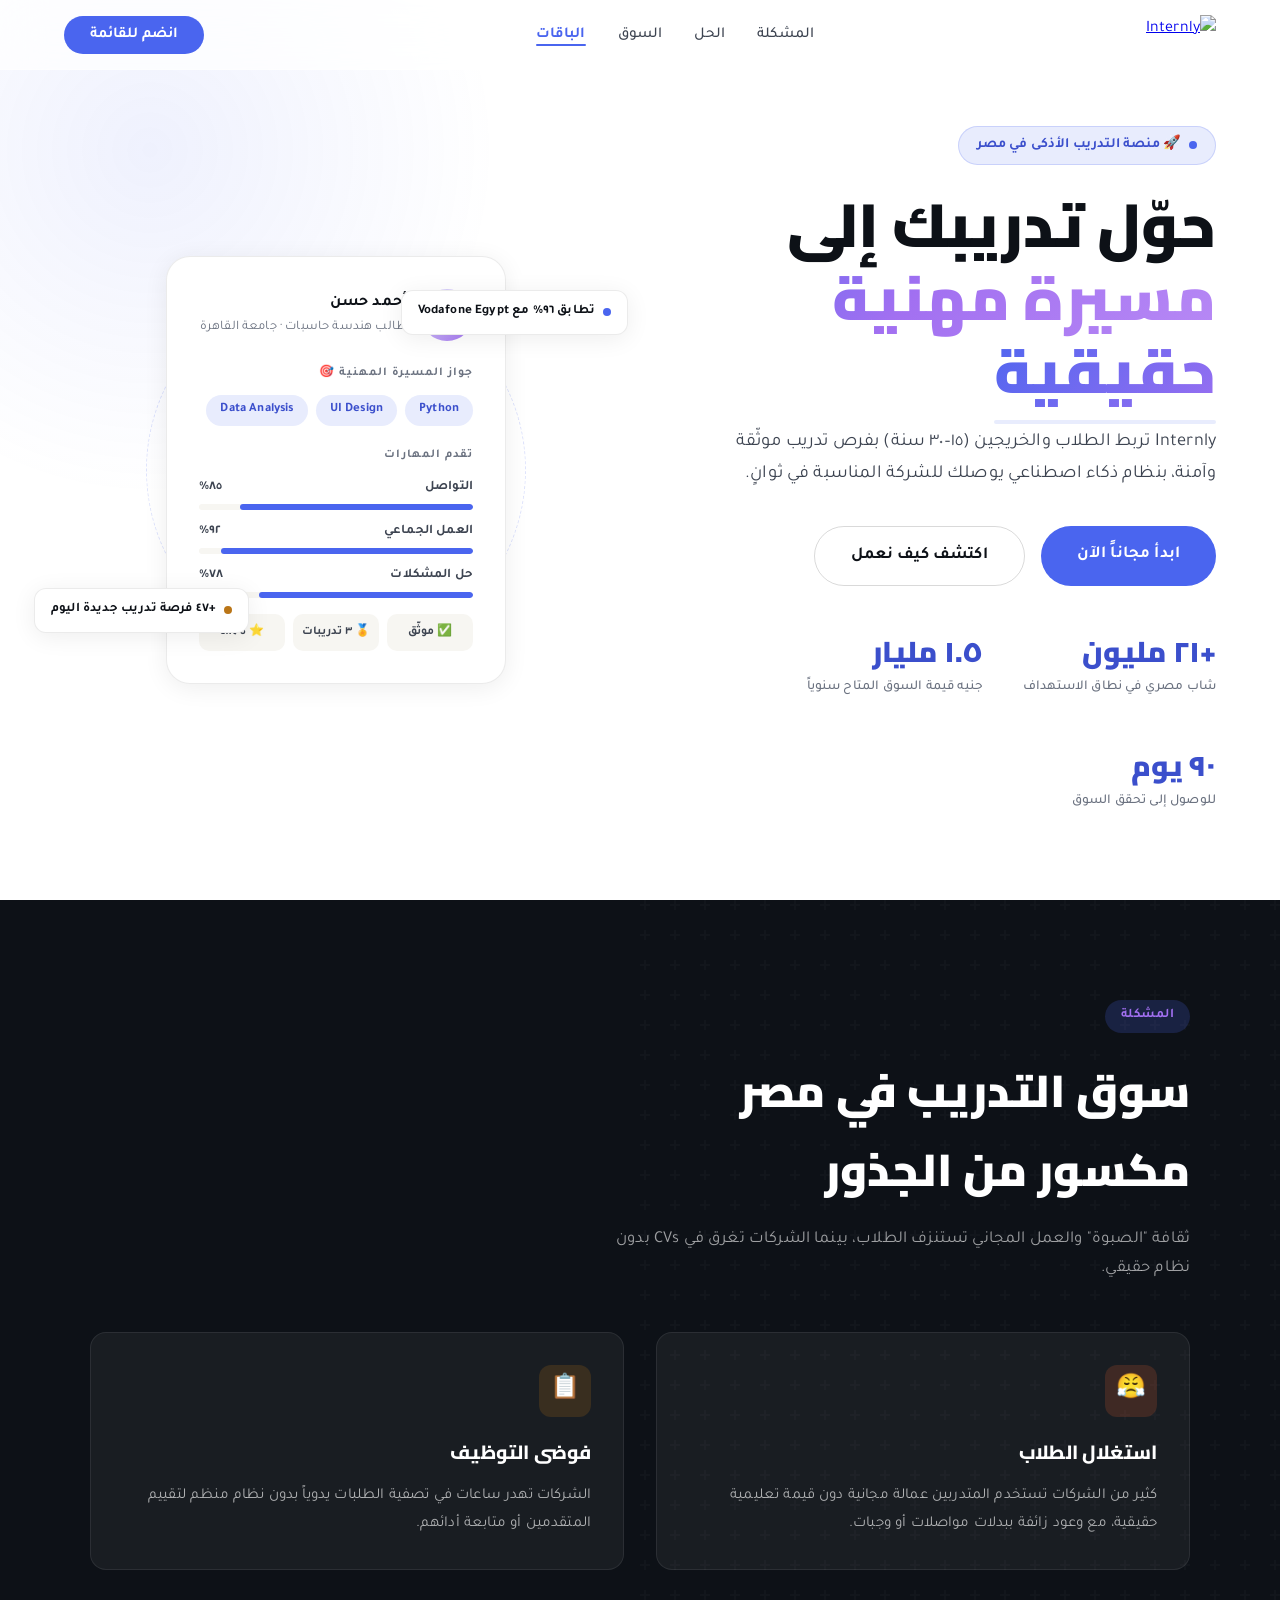
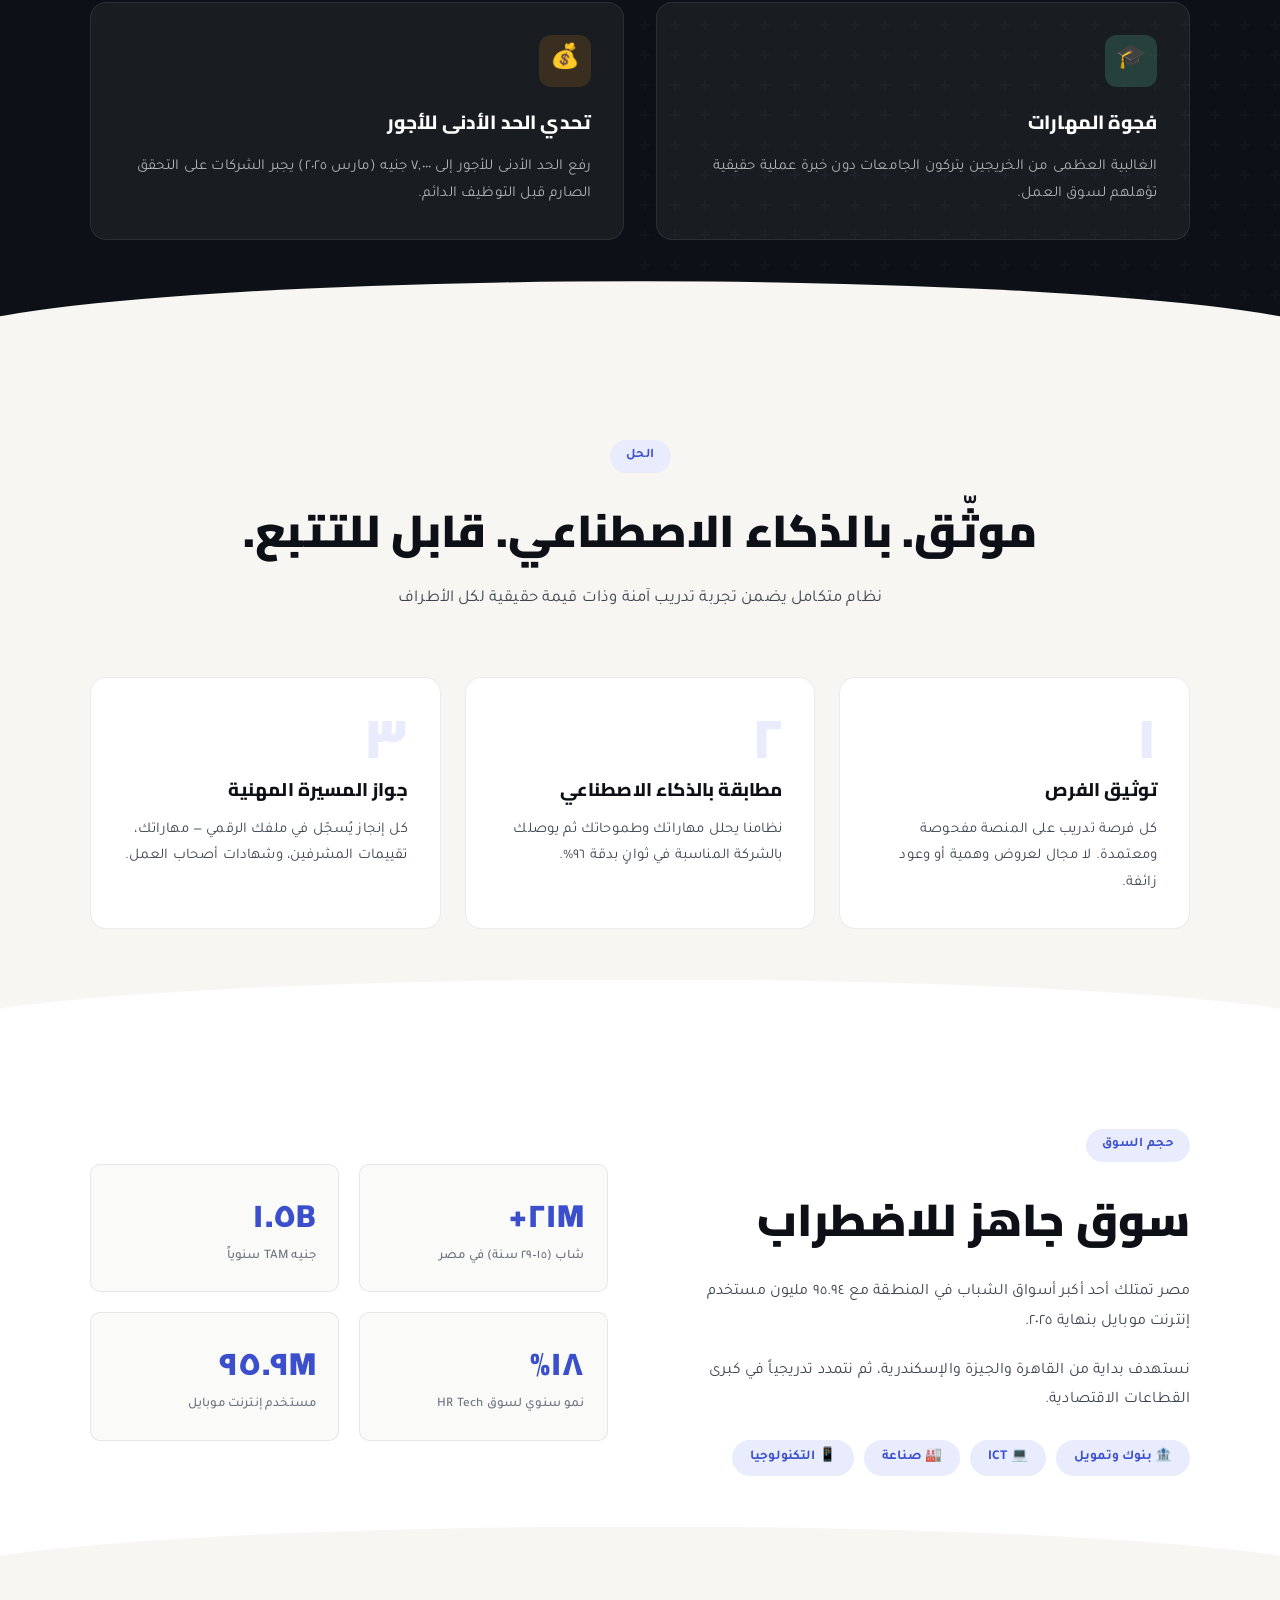
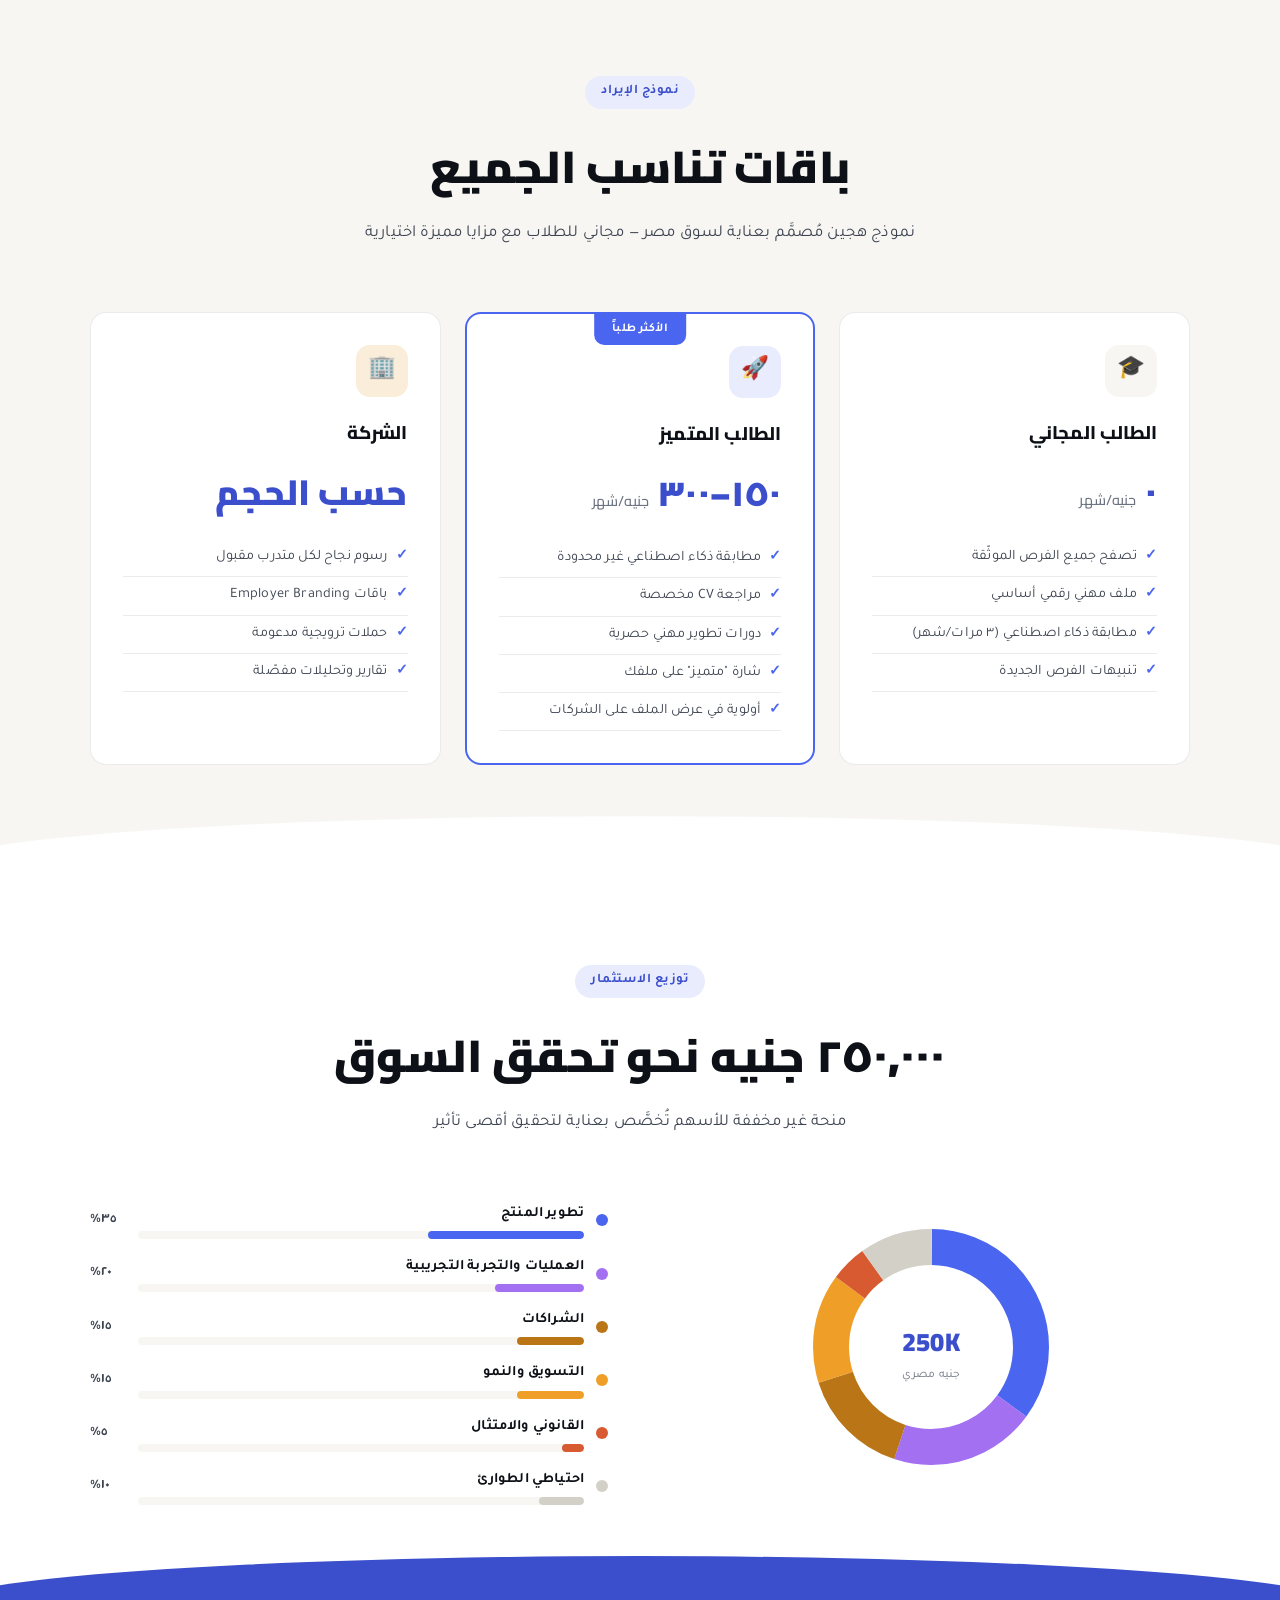
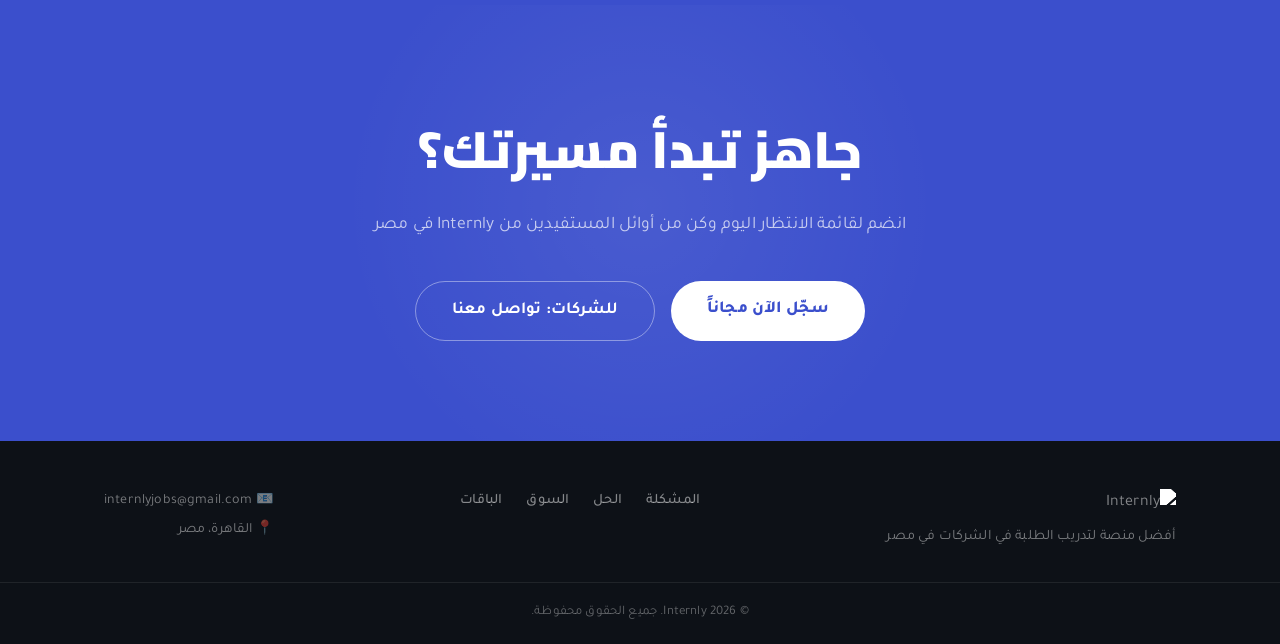
==== index.html @ 7ab5a82e "Add files via upload" ====
<!DOCTYPE html>
<html lang="ar" dir="rtl">
<head>
<meta charset="UTF-8">
<meta name="viewport" content="width=device-width, initial-scale=1.0">
<title>Internly – ابدأ مسيرتك المهنية</title>
<meta name="description" content="Internly - منصة التدريب الأذكى في مصر. نربط الطلاب والخريجين بفرص تدريب موثّقة وآمنة بالذكاء الاصطناعي.">
<meta name="keywords" content="تدريب, فرص عمل, طلاب, خريجين, مصر, ذكاء اصطناعي, Internly">
<meta property="og:title" content="Internly – ابدأ مسيرتك المهنية">
<meta property="og:description" content="منصة التدريب الأذكى في مصر - نربط الطلاب بفرص تدريب موثّقة وآمنة">
<meta property="og:type" content="website">
<meta name="theme-color" content="#4a65ef">
<link rel="preconnect" href="https://fonts.googleapis.com">
<link href="https://fonts.googleapis.com/css2?family=Cairo:wght@300;400;600;700;900&family=Tajawal:wght@300;400;500;700;800&display=swap" rel="stylesheet">
<link rel="stylesheet" href="css/styles.css">
</head>
<body>

<!-- LOADING SCREEN -->
<div class="loader-screen" id="loader">
  <div class="loader-logo"><img src="assets/logo.png" alt="Internly"></div>
</div>

<!-- ANTIGRAVITY PARTICLE LAYER (behind everything) -->
<div id="particles" aria-hidden="true"></div>

<!-- ═══════════════════════════════════
     NAVIGATION
════════════════════════════════════ -->
<nav>
  <div class="nav-logo"><a href="#"><img src="assets/logo.png" alt="Internly"></a></div>
  <ul class="nav-links" id="navLinks">
    <li><a href="#problem">المشكلة</a></li>
    <li><a href="#solution">الحل</a></li>
    <li><a href="#market">السوق</a></li>
    <li><a href="#plans">الباقات</a></li>
  </ul>
  <button class="nav-cta" id="navCta">انضم للقائمة</button>
  <button class="hamburger" id="hamburger" aria-label="القائمة">
    <span></span><span></span><span></span>
  </button>
</nav>

<!-- ═══════════════════════════════════
     HERO
════════════════════════════════════ -->
<section class="hero">
  <div class="hero-content">
    <div class="hero-badge">🚀 منصة التدريب الأذكى في مصر</div>
    <h1 class="hero-title">
      حوّل تدريبك إلى<br>
      <span class="highlight">مسيرة مهنية حقيقية</span>
    </h1>
    <p class="hero-desc">
      Internly تربط الطلاب والخريجين (١٥–٣٠ سنة) بفرص تدريب موثّقة وآمنة،
      بنظام ذكاء اصطناعي يوصلك للشركة المناسبة في ثوانٍ.
    </p>
    <div class="hero-actions">
      <a href="#" class="btn-primary" id="heroCta">ابدأ مجاناً الآن</a>
      <a href="#solution" class="btn-outline" id="heroDiscover">اكتشف كيف نعمل</a>
    </div>
    <div class="hero-stats">
      <div>
        <div class="hero-stat-num">+٢١ مليون</div>
        <div class="hero-stat-label">شاب مصري في نطاق الاستهداف</div>
      </div>
      <div>
        <div class="hero-stat-num">١.٥ مليار</div>
        <div class="hero-stat-label">جنيه قيمة السوق المتاح سنوياً</div>
      </div>
      <div>
        <div class="hero-stat-num">٩٠ يوم</div>
        <div class="hero-stat-label">للوصول إلى تحقق السوق</div>
      </div>
    </div>
  </div>

  <!-- Floating profile card with antigravity orbit -->
  <div class="hero-visual">
    <div class="passport-card">
      <div class="passport-header">
        <div class="passport-avatar">أح</div>
        <div>
          <div class="passport-name">أحمد حسن</div>
          <div class="passport-role">طالب هندسة حاسبات · جامعة القاهرة</div>
        </div>
      </div>

      <div class="passport-label">جواز المسيرة المهنية 🎯</div>
      <div class="skills-row">
        <div class="skill-tag">Python</div>
        <div class="skill-tag">UI Design</div>
        <div class="skill-tag">Data Analysis</div>
      </div>

      <div class="passport-label">تقدم المهارات</div>
      <div class="progress-item">
        <div class="progress-label"><span>التواصل</span><span>٨٥%</span></div>
        <div class="progress-bar"><div class="progress-fill" style="width:85%"></div></div>
      </div>
      <div class="progress-item">
        <div class="progress-label"><span>العمل الجماعي</span><span>٩٢%</span></div>
        <div class="progress-bar"><div class="progress-fill" style="width:92%"></div></div>
      </div>
      <div class="progress-item">
        <div class="progress-label"><span>حل المشكلات</span><span>٧٨%</span></div>
        <div class="progress-bar"><div class="progress-fill" style="width:78%"></div></div>
      </div>

      <div class="passport-badge-row">
        <div class="passport-badge">✅ موثّق</div>
        <div class="passport-badge">🏅 ٣ تدريبات</div>
        <div class="passport-badge">⭐ ٤.٨/٥</div>
      </div>
    </div>

    <!-- Floating notification chips -->
    <div class="chip chip-1">
      <div class="chip-dot chip-green"></div>
      <span>تطابق ٩٦% مع Vodafone Egypt</span>
    </div>
    <div class="chip chip-2">
      <div class="chip-dot chip-gold"></div>
      <span>+٤٧ فرصة تدريب جديدة اليوم</span>
    </div>
  </div>
</section>

<!-- ═══════════════════════════════════
     PROBLEM
════════════════════════════════════ -->
<section class="problem" id="problem">
  <div style="max-width:1100px; margin:0 auto;">
    <span class="section-tag">المشكلة</span>
    <h2 style="font-family:'Cairo',sans-serif; font-size:clamp(1.8rem,3.5vw,2.8rem); font-weight:900; color:white; margin-bottom:1rem;">
      سوق التدريب في مصر<br>مكسور من الجذور
    </h2>
    <p style="color:rgba(255,255,255,0.6); font-size:1.05rem; max-width:600px;">
      ثقافة "الصبوة" والعمل المجاني تستنزف الطلاب، بينما الشركات تغرق في CVs بدون نظام حقيقي.
    </p>

    <div class="problem-grid">
      <div class="problem-card fade-in">
        <div class="problem-icon icon-coral">😤</div>
        <h3>استغلال الطلاب</h3>
        <p>كثير من الشركات تستخدم المتدربين عمالة مجانية دون قيمة تعليمية حقيقية، مع وعود زائفة ببدلات مواصلات أو وجبات.</p>
      </div>
      <div class="problem-card fade-in">
        <div class="problem-icon icon-gold">📋</div>
        <h3>فوضى التوظيف</h3>
        <p>الشركات تهدر ساعات في تصفية الطلبات يدوياً بدون نظام منظم لتقييم المتقدمين أو متابعة أدائهم.</p>
      </div>
      <div class="problem-card fade-in">
        <div class="problem-icon" style="background:rgba(93,202,165,0.2);">🎓</div>
        <h3>فجوة المهارات</h3>
        <p>الغالبية العظمى من الخريجين يتركون الجامعات دون خبرة عملية حقيقية تؤهلهم لسوق العمل.</p>
      </div>
      <div class="problem-card fade-in">
        <div class="problem-icon" style="background:rgba(186,117,23,0.2);">💰</div>
        <h3>تحدي الحد الأدنى للأجور</h3>
        <p>رفع الحد الأدنى للأجور إلى ٧,٠٠٠ جنيه (مارس ٢٠٢٥) يجبر الشركات على التحقق الصارم قبل التوظيف الدائم.</p>
      </div>
    </div>
  </div>
</section>

<!-- ═══════════════════════════════════
     SOLUTION
════════════════════════════════════ -->
<section class="solution" id="solution">
  <div style="max-width:1100px; margin:0 auto;">
    <div class="section-header">
      <span class="section-tag" style="background:var(--accent-pale);color:var(--accent-deep);">الحل</span>
      <h2 class="section-title">موثّق. بالذكاء الاصطناعي. قابل للتتبع.</h2>
      <p class="section-sub">نظام متكامل يضمن تجربة تدريب آمنة وذات قيمة حقيقية لكل الأطراف</p>
    </div>

    <div class="steps-grid">
      <div class="step-card fade-in">
        <div class="step-num">١</div>
        <h3>توثيق الفرص</h3>
        <p>كل فرصة تدريب على المنصة مفحوصة ومعتمدة. لا مجال لعروض وهمية أو وعود زائفة.</p>
      </div>
      <div class="step-card fade-in">
        <div class="step-num">٢</div>
        <h3>مطابقة بالذكاء الاصطناعي</h3>
        <p>نظامنا يحلل مهاراتك وطموحاتك ثم يوصلك بالشركة المناسبة في ثوانٍ بدقة ٩٦%.</p>
      </div>
      <div class="step-card fade-in">
        <div class="step-num">٣</div>
        <h3>جواز المسيرة المهنية</h3>
        <p>كل إنجاز يُسجّل في ملفك الرقمي — مهاراتك، تقييمات المشرفين، وشهادات أصحاب العمل.</p>
      </div>
    </div>
  </div>
</section>

<!-- ═══════════════════════════════════
     MARKET
════════════════════════════════════ -->
<section class="market" id="market">
  <div style="max-width:1100px; margin:0 auto;">
    <div class="market-grid">
      <div class="market-text fade-in">
        <span class="section-tag" style="background:var(--accent-pale);color:var(--accent-deep);">حجم السوق</span>
        <h2 class="section-title" style="text-align:right; margin-bottom:0.5rem;">سوق جاهز للاضطراب</h2>
        <p>مصر تمتلك أحد أكبر أسواق الشباب في المنطقة مع ٩٥.٩٤ مليون مستخدم إنترنت موبايل بنهاية ٢٠٢٥.</p>
        <p>نستهدف بداية من القاهرة والجيزة والإسكندرية، ثم نتمدد تدريجياً في كبرى القطاعات الاقتصادية.</p>
        <div class="tag-row">
          <div class="tag-pill">🏦 بنوك وتمويل</div>
          <div class="tag-pill">💻 ICT</div>
          <div class="tag-pill">🏭 صناعة</div>
          <div class="tag-pill">📱 التكنولوجيا</div>
        </div>
      </div>

      <div class="market-stats fade-in">
        <div class="mstat">
          <div class="mstat-num">٢١M+</div>
          <div class="mstat-label">شاب (١٥–٢٩ سنة) في مصر</div>
        </div>
        <div class="mstat">
          <div class="mstat-num">١.٥B</div>
          <div class="mstat-label">جنيه TAM سنوياً</div>
        </div>
        <div class="mstat">
          <div class="mstat-num">١٨%</div>
          <div class="mstat-label">نمو سنوي لسوق HR Tech</div>
        </div>
        <div class="mstat">
          <div class="mstat-num">٩٥.٩M</div>
          <div class="mstat-label">مستخدم إنترنت موبايل</div>
        </div>
      </div>
    </div>
  </div>
</section>

<!-- ═══════════════════════════════════
     PLANS
════════════════════════════════════ -->
<section class="revenue" id="plans">
  <div style="max-width:1100px; margin:0 auto;">
    <div class="section-header">
      <span class="section-tag" style="background:var(--accent-pale);color:var(--accent-deep);">نموذج الإيراد</span>
      <h2 class="section-title">باقات تناسب الجميع</h2>
      <p class="section-sub">نموذج هجين مُصمَّم بعناية لسوق مصر — مجاني للطلاب مع مزايا مميزة اختيارية</p>
    </div>

    <div class="plans-grid">
      <div class="plan-card fade-in">
        <div class="plan-icon-wrap" style="background:var(--surface-alt); font-size:1.4rem;">🎓</div>
        <div class="plan-title">الطالب المجاني</div>
        <div class="plan-price">٠ <span>جنيه/شهر</span></div>
        <ul class="plan-features">
          <li>تصفح جميع الفرص الموثّقة</li>
          <li>ملف مهني رقمي أساسي</li>
          <li>مطابقة ذكاء اصطناعي (٣ مرات/شهر)</li>
          <li>تنبيهات الفرص الجديدة</li>
        </ul>
      </div>

      <div class="plan-card featured fade-in">
        <div class="plan-icon-wrap" style="background:var(--accent-pale); font-size:1.4rem;">🚀</div>
        <div class="plan-title">الطالب المتميز</div>
        <div class="plan-price">١٥٠–٣٠٠ <span>جنيه/شهر</span></div>
        <ul class="plan-features">
          <li>مطابقة ذكاء اصطناعي غير محدودة</li>
          <li>مراجعة CV مخصصة</li>
          <li>دورات تطوير مهني حصرية</li>
          <li>شارة "متميز" على ملفك</li>
          <li>أولوية في عرض الملف على الشركات</li>
        </ul>
      </div>

      <div class="plan-card fade-in">
        <div class="plan-icon-wrap" style="background:var(--gold-pale); font-size:1.4rem;">🏢</div>
        <div class="plan-title">الشركة</div>
        <div class="plan-price">حسب الحجم <span></span></div>
        <ul class="plan-features">
          <li>رسوم نجاح لكل متدرب مقبول</li>
          <li>باقات Employer Branding</li>
          <li>حملات ترويجية مدعومة</li>
          <li>تقارير وتحليلات مفصّلة</li>
        </ul>
      </div>
    </div>
  </div>
</section>

<!-- ═══════════════════════════════════
     ALLOCATION
════════════════════════════════════ -->
<section class="allocation">
  <div style="max-width:1100px; margin:0 auto;">
    <div class="section-header">
      <span class="section-tag" style="background:var(--accent-pale);color:var(--accent-deep);">توزيع الاستثمار</span>
      <h2 class="section-title">٢٥٠,٠٠٠ جنيه نحو تحقق السوق</h2>
      <p class="section-sub">منحة غير مخففة للأسهم تُخصَّص بعناية لتحقيق أقصى تأثير</p>
    </div>

    <div class="alloc-grid">
      <div class="donut-wrap">
        <div class="donut-chart">
          <svg width="260" height="260" viewBox="0 0 260 260" aria-hidden="true">
            <circle cx="130" cy="130" r="100" fill="none" stroke="#F7F6F2" stroke-width="36"/>
            <!-- 2π×100 ≈ 628.3 total circumference -->
            <!-- Product 35%=219.9 | Ops 20%=125.7 | Partners 15%=94.2 | Mkt 15%=94.2 | Legal 5%=31.4 | Buffer 10%=62.8 -->
            <circle cx="130" cy="130" r="100" fill="none" stroke="#4a65ef" stroke-width="36"
              stroke-dasharray="219.9 408.4" stroke-dashoffset="157"/>
            <circle cx="130" cy="130" r="100" fill="none" stroke="#a270f1" stroke-width="36"
              stroke-dasharray="125.7 502.6" stroke-dashoffset="-62.9"/>
            <circle cx="130" cy="130" r="100" fill="none" stroke="#BA7517" stroke-width="36"
              stroke-dasharray="94.2 534.1" stroke-dashoffset="-188.6"/>
            <circle cx="130" cy="130" r="100" fill="none" stroke="#EF9F27" stroke-width="36"
              stroke-dasharray="94.2 534.1" stroke-dashoffset="-282.8"/>
            <circle cx="130" cy="130" r="100" fill="none" stroke="#D85A30" stroke-width="36"
              stroke-dasharray="31.4 596.9" stroke-dashoffset="-377"/>
            <circle cx="130" cy="130" r="100" fill="none" stroke="#D3D1C7" stroke-width="36"
              stroke-dasharray="62.8 565.5" stroke-dashoffset="-408.4"/>
            <circle cx="130" cy="130" r="70" fill="white"/>
          </svg>
          <div class="donut-center">
            <div class="donut-center-num">250K</div>
            <div class="donut-center-label">جنيه مصري</div>
          </div>
        </div>
      </div>

      <div class="alloc-items">
        <div class="alloc-item fade-in">
          <div class="alloc-dot" style="background:#4a65ef;"></div>
          <div class="alloc-bar-wrap">
            <div class="alloc-label">تطوير المنتج</div>
            <div class="alloc-bar-bg"><div class="alloc-bar-fill" style="width:35%;background:#4a65ef;"></div></div>
          </div>
          <div class="alloc-pct">٣٥%</div>
        </div>
        <div class="alloc-item fade-in">
          <div class="alloc-dot" style="background:#a270f1;"></div>
          <div class="alloc-bar-wrap">
            <div class="alloc-label">العمليات والتجربة التجريبية</div>
            <div class="alloc-bar-bg"><div class="alloc-bar-fill" style="width:20%;background:#a270f1;"></div></div>
          </div>
          <div class="alloc-pct">٢٠%</div>
        </div>
        <div class="alloc-item fade-in">
          <div class="alloc-dot" style="background:#BA7517;"></div>
          <div class="alloc-bar-wrap">
            <div class="alloc-label">الشراكات</div>
            <div class="alloc-bar-bg"><div class="alloc-bar-fill" style="width:15%;background:#BA7517;"></div></div>
          </div>
          <div class="alloc-pct">١٥%</div>
        </div>
        <div class="alloc-item fade-in">
          <div class="alloc-dot" style="background:#EF9F27;"></div>
          <div class="alloc-bar-wrap">
            <div class="alloc-label">التسويق والنمو</div>
            <div class="alloc-bar-bg"><div class="alloc-bar-fill" style="width:15%;background:#EF9F27;"></div></div>
          </div>
          <div class="alloc-pct">١٥%</div>
        </div>
        <div class="alloc-item fade-in">
          <div class="alloc-dot" style="background:#D85A30;"></div>
          <div class="alloc-bar-wrap">
            <div class="alloc-label">القانوني والامتثال</div>
            <div class="alloc-bar-bg"><div class="alloc-bar-fill" style="width:5%;background:#D85A30;"></div></div>
          </div>
          <div class="alloc-pct">٥%</div>
        </div>
        <div class="alloc-item fade-in">
          <div class="alloc-dot" style="background:#D3D1C7;"></div>
          <div class="alloc-bar-wrap">
            <div class="alloc-label">احتياطي الطوارئ</div>
            <div class="alloc-bar-bg"><div class="alloc-bar-fill" style="width:10%;background:#D3D1C7;"></div></div>
          </div>
          <div class="alloc-pct">١٠%</div>
        </div>
      </div>
    </div>
  </div>
</section>

<!-- ═══════════════════════════════════
     CTA
════════════════════════════════════ -->
<section class="cta-section">
  <div style="position:relative; z-index:1;">
    <h2 class="cta-title">جاهز تبدأ مسيرتك؟</h2>
    <p class="cta-sub">انضم لقائمة الانتظار اليوم وكن من أوائل المستفيدين من Internly في مصر</p>
    <div class="cta-btns">
      <a href="#" class="btn-white" id="ctaRegister">سجّل الآن مجاناً</a>
      <a href="#" class="btn-ghost" id="ctaCompany">للشركات: تواصل معنا</a>
    </div>
  </div>
</section>

<!-- ═══════════════════════════════════
     FOOTER
════════════════════════════════════ -->
<footer>
  <div class="footer-content">
    <div class="footer-brand">
      <div class="footer-logo"><img src="assets/logo.png" alt="Internly"></div>
      <p class="footer-tagline">أفضل منصة لتدريب الطلبة في الشركات في مصر</p>
    </div>
    <div class="footer-links">
      <a href="#problem">المشكلة</a>
      <a href="#solution">الحل</a>
      <a href="#market">السوق</a>
      <a href="#plans">الباقات</a>
    </div>
    <div class="footer-contact">
      <p>📧 internlyjobs@gmail.com</p>
      <p>📍 القاهرة، مصر</p>
    </div>
  </div>
  <div class="footer-bottom">
    <p>© 2026 Internly. جميع الحقوق محفوظة.</p>
  </div>
</footer>

<!-- WAITLIST MODAL -->
<div class="modal-overlay" id="modalOverlay">
  <div class="modal">
    <button class="modal-close" id="modalClose" onclick="closeModal()">&times;</button>
    <div class="modal-icon">🚀</div>
    <h3 class="modal-title">انضم لقائمة الانتظار</h3>
    <p class="modal-desc">كن من أوائل المستفيدين عند إطلاق Internly</p>
    <form id="waitlistForm" class="modal-form">
      <input type="text" class="modal-input" placeholder="الاسم الكامل" required id="nameInput">
      <input type="email" class="modal-input" placeholder="البريد الإلكتروني" required id="emailInput">
      <input type="tel" class="modal-input" placeholder="رقم الهاتف (اختياري)" id="phoneInput">
      <button type="submit" class="modal-btn">سجّل الآن</button>
    </form>
    <div class="modal-success" id="modalSuccess">
      <div class="success-icon">✅</div>
      <h3>تم التسجيل بنجاح!</h3>
      <p>سنتواصل معك قريباً عند الإطلاق</p>
    </div>
  </div>
</div>

<!-- BACK TO TOP -->
<button class="back-to-top" id="backToTop" aria-label="العودة للأعلى">↑</button>

<script src="js/script.js"></script>
</body>
</html>
---- css/styles.css ----
/* ════════════════════════════════════════════════
   Internly — Styles + Antigravity Animation System v2.0
   ════════════════════════════════════════════════ */

*, *::before, *::after { margin: 0; padding: 0; box-sizing: border-box; }

:root {
  --ink: #0D1117;
  --ink-soft: #3D4451;
  --ink-muted: #6B7280;
  --surface: #FFFFFF;
  --surface-alt: #F7F6F2;
  --surface-card: #FAFAF8;
  --accent: #4a65ef;
  --accent-deep: #3b4fcc;
  --accent-pale: #e8ecfd;
  --accent-mid: #a270f1;
  --gold: #BA7517;
  --gold-pale: #FAEEDA;
  --coral: #D85A30;
  --coral-pale: #FAECE7;
  --border: rgba(0,0,0,0.08);
  --border-strong: rgba(0,0,0,0.15);
  --radius: 16px;
  --radius-sm: 10px;
  --shadow: 0 4px 24px rgba(0,0,0,0.07);
  --shadow-hover: 0 12px 40px rgba(74,101,239,0.18);
}

html { scroll-behavior: smooth; }

body {
  font-family: 'Tajawal', 'Cairo', sans-serif;
  background: var(--surface);
  color: var(--ink);
  line-height: 1.75;
  overflow-x: hidden;
  letter-spacing: 0.01em;
}

/* ════════════════════════════════
   LOADING SCREEN
   ════════════════════════════════ */
.loader-screen {
  position: fixed;
  inset: 0;
  z-index: 9999;
  background: var(--surface);
  display: flex;
  align-items: center;
  justify-content: center;
  transition: opacity 0.6s ease, visibility 0.6s ease;
}
.loader-screen.loaded {
  opacity: 0;
  visibility: hidden;
  pointer-events: none;
}
.loader-logo {
  animation: loader-pulse 1.2s ease-in-out infinite;
}
.loader-logo img {
  height: 80px;
  width: auto;
  object-fit: contain;
}

@keyframes loader-pulse {
  0%, 100% { opacity: 1; transform: scale(1); }
  50% { opacity: 0.5; transform: scale(1.05); }
}

/* ════════════════════════════════
   ANTIGRAVITY KEYFRAMES
   ════════════════════════════════ */

/* Core rise — elements ascend from below into view */
@keyframes rise-in {
  0%   { opacity: 0; transform: translateY(60px) scale(0.97); }
  60%  { opacity: 1; }
  100% { opacity: 1; transform: translateY(0) scale(1); }
}

/* Continuous float — gentle levitation loop */
@keyframes float {
  0%, 100% { transform: translateY(0px); }
  50%       { transform: translateY(-18px); }
}
@keyframes float-slow {
  0%, 100% { transform: translateY(0px) rotate(0deg); }
  50%       { transform: translateY(-24px) rotate(1.5deg); }
}
@keyframes float-chip {
  0%, 100% { transform: translateY(0px) translateX(0px); }
  33%       { transform: translateY(-10px) translateX(4px); }
  66%       { transform: translateY(-6px) translateX(-3px); }
}

/* Upward particle drift */
@keyframes drift-up {
  0%   { transform: translateY(0) translateX(0) scale(1);   opacity: 0; }
  10%  { opacity: 0.6; }
  90%  { opacity: 0.4; }
  100% { transform: translateY(-120vh) translateX(30px) scale(0.4); opacity: 0; }
}

/* Pulse dot */
@keyframes pulse {
  0%, 100% { opacity: 1; transform: scale(1); }
  50%       { opacity: 0.45; transform: scale(1.4); }
}

/* Shimmer bar fill */
@keyframes bar-grow {
  from { width: 0 !important; }
}

/* Orbit ring behind hero card */
@keyframes orbit-spin {
  from { transform: rotate(0deg); }
  to   { transform: rotate(360deg); }
}

/* Halo pulse */
@keyframes halo {
  0%, 100% { box-shadow: 0 0 0 0 rgba(74,101,239,0.25); }
  50%       { box-shadow: 0 0 0 22px rgba(74,101,239,0); }
}

/* Modal slide-up */
@keyframes slide-up {
  from { opacity: 0; transform: translateY(40px) scale(0.95); }
  to   { opacity: 1; transform: translateY(0) scale(1); }
}

/* Badge glow */
@keyframes badge-glow {
  0%, 100% { box-shadow: 0 0 0 0 rgba(74,101,239,0.15); }
  50%       { box-shadow: 0 0 20px 4px rgba(74,101,239,0.1); }
}

/* Back to top bounce */
@keyframes bounce-subtle {
  0%, 100% { transform: translateY(0); }
  50% { transform: translateY(-4px); }
}

/* Stagger children fade */
.stagger > *:nth-child(1) { animation-delay: 0.05s; }
.stagger > *:nth-child(2) { animation-delay: 0.15s; }
.stagger > *:nth-child(3) { animation-delay: 0.25s; }
.stagger > *:nth-child(4) { animation-delay: 0.35s; }
.stagger > *:nth-child(5) { animation-delay: 0.45s; }
.stagger > *:nth-child(6) { animation-delay: 0.55s; }

/* ════════════════════════════════
   SCROLL-TRIGGERED FADE (rise from below)
   ════════════════════════════════ */
.fade-in {
  opacity: 0;
  transform: translateY(52px);
  transition: opacity 0.75s cubic-bezier(0.22,1,0.36,1),
              transform 0.75s cubic-bezier(0.22,1,0.36,1);
}
.fade-in.visible {
  opacity: 1;
  transform: translateY(0);
}
.fade-in:nth-child(1) { transition-delay: 0s; }
.fade-in:nth-child(2) { transition-delay: 0.12s; }
.fade-in:nth-child(3) { transition-delay: 0.24s; }
.fade-in:nth-child(4) { transition-delay: 0.36s; }

/* ════════════════════════════════
   FLOATING PARTICLES (antigravity bg)
   ════════════════════════════════ */
#particles {
  position: fixed;
  inset: 0;
  pointer-events: none;
  z-index: 0;
  overflow: hidden;
}
.particle {
  position: absolute;
  bottom: -20px;
  border-radius: 50%;
  background: var(--accent-pale);
  animation: drift-up linear infinite;
}

/* ════════════════════════════════
   NAVIGATION — Glassmorphism Premium
   ════════════════════════════════ */
nav {
  position: fixed; top: 0; width: 100%; z-index: 100;
  background: rgba(255,255,255,0.75);
  backdrop-filter: blur(20px) saturate(180%);
  -webkit-backdrop-filter: blur(20px) saturate(180%);
  border-bottom: 1px solid rgba(255,255,255,0.3);
  padding: 0 5%;
  display: flex; align-items: center; justify-content: space-between;
  height: 70px;
  transition: background 0.3s ease, box-shadow 0.3s ease, border-color 0.3s ease;
}
nav.scrolled {
  background: rgba(255,255,255,0.92);
  border-bottom-color: var(--border);
}
.nav-logo {
  display: flex;
  align-items: center;
}
.nav-logo a {
  display: flex;
  align-items: center;
}
.nav-logo img {
  height: 40px;
  width: auto;
  object-fit: contain;
}
.nav-links { display: flex; gap: 2rem; list-style: none; }
.nav-links a {
  font-size: 0.95rem; font-weight: 500;
  color: var(--ink-soft); text-decoration: none;
  transition: color 0.2s;
  position: relative;
  padding-bottom: 4px;
}
.nav-links a::after {
  content: '';
  position: absolute;
  bottom: 0;
  right: 0;
  width: 0;
  height: 2px;
  background: var(--accent);
  border-radius: 2px;
  transition: width 0.3s ease;
}
.nav-links a:hover { color: var(--accent); }
.nav-links a:hover::after,
.nav-links a.active::after {
  width: 100%;
}
.nav-links a.active {
  color: var(--accent);
  font-weight: 700;
}
.nav-cta {
  background: var(--accent); color: white;
  border: none; border-radius: 40px;
  padding: 10px 26px; font-size: 0.95rem; font-weight: 700;
  font-family: 'Tajawal', sans-serif;
  cursor: pointer; transition: background 0.2s, transform 0.15s, box-shadow 0.2s;
}
.nav-cta:hover {
  background: var(--accent-deep);
  transform: translateY(-2px);
  box-shadow: 0 6px 20px rgba(74,101,239,0.25);
}

/* ─── Hamburger Menu ─── */
.hamburger {
  display: none;
  flex-direction: column;
  justify-content: center;
  gap: 5px;
  width: 36px;
  height: 36px;
  background: none;
  border: none;
  cursor: pointer;
  padding: 4px;
  z-index: 110;
}
.hamburger span {
  display: block;
  width: 100%;
  height: 2.5px;
  background: var(--ink);
  border-radius: 3px;
  transition: transform 0.3s ease, opacity 0.3s ease;
  transform-origin: center;
}
.hamburger.active span:nth-child(1) {
  transform: rotate(45deg) translateY(7.5px);
}
.hamburger.active span:nth-child(2) {
  opacity: 0;
}
.hamburger.active span:nth-child(3) {
  transform: rotate(-45deg) translateY(-7.5px);
}

/* ════════════════════════════════
   HERO
   ════════════════════════════════ */
.hero {
  min-height: 100vh;
  padding: 120px 5% 80px;
  display: grid;
  grid-template-columns: 1fr 1fr;
  gap: 4rem;
  align-items: center;
  position: relative;
  overflow: hidden;
  z-index: 1;
}
.hero::before {
  content: '';
  position: absolute;
  top: -200px; left: -200px;
  width: 700px; height: 700px;
  background: radial-gradient(circle, rgba(74,101,239,0.09) 0%, transparent 70%);
  pointer-events: none;
  transform: translateY(var(--parallax-offset, 0px));
  transition: transform 0.1s linear;
}

/* Hero content rises on load */
.hero-content { animation: rise-in 0.9s cubic-bezier(0.22,1,0.36,1) 0.1s both; }

.hero-badge {
  display: inline-flex; align-items: center; gap: 8px;
  background: var(--accent-pale); color: var(--accent-deep);
  border: 1px solid rgba(74,101,239,0.2); border-radius: 40px;
  padding: 6px 18px; font-size: 0.88rem; font-weight: 700;
  margin-bottom: 1.5rem;
  transition: box-shadow 0.3s ease;
}
.hero-badge.badge-glow {
  animation: badge-glow 3s ease-in-out infinite;
}
.hero-badge::before {
  content: '';
  width: 8px; height: 8px;
  background: var(--accent); border-radius: 50%;
  animation: pulse 2s infinite;
}

.hero-title {
  font-family: 'Cairo', sans-serif;
  font-size: clamp(2.4rem, 5vw, 3.8rem);
  font-weight: 900; line-height: 1.2;
  color: var(--ink); margin-bottom: 1.2rem;
}
.hero-title .highlight {
  background: linear-gradient(135deg, var(--accent) 0%, var(--accent-mid) 50%, #b88af5 100%);
  -webkit-background-clip: text;
  -webkit-text-fill-color: transparent;
  background-clip: text;
  position: relative;
}
.hero-title .highlight::after {
  content: '';
  position: absolute; bottom: 4px; right: 0; left: 0;
  height: 4px; background: var(--accent-pale);
  border-radius: 4px; z-index: -1;
}

.hero-desc {
  font-size: 1.15rem; font-weight: 400;
  color: var(--ink-soft); margin-bottom: 2.2rem; max-width: 520px;
}
.hero-actions { display: flex; gap: 1rem; flex-wrap: wrap; }

.btn-primary {
  background: var(--accent); color: white;
  border: none; border-radius: 40px;
  padding: 14px 36px; font-size: 1.05rem; font-weight: 700;
  font-family: 'Tajawal', sans-serif;
  cursor: pointer; transition: all 0.2s;
  text-decoration: none; display: inline-block;
  position: relative;
  overflow: hidden;
}
.btn-primary::before {
  content: '';
  position: absolute;
  inset: 0;
  background: linear-gradient(135deg, transparent 0%, rgba(255,255,255,0.15) 50%, transparent 100%);
  transform: translateX(-100%);
  transition: transform 0.5s ease;
}
.btn-primary:hover::before {
  transform: translateX(100%);
}
.btn-primary:hover {
  background: var(--accent-deep);
  transform: translateY(-3px);
  box-shadow: var(--shadow-hover);
}
.btn-outline {
  background: transparent; color: var(--ink);
  border: 1.5px solid var(--border-strong); border-radius: 40px;
  padding: 14px 36px; font-size: 1.05rem; font-weight: 600;
  font-family: 'Tajawal', sans-serif;
  cursor: pointer; transition: all 0.2s;
  text-decoration: none; display: inline-block;
}
.btn-outline:hover {
  border-color: var(--accent); color: var(--accent);
  transform: translateY(-3px);
}

.hero-stats { display: flex; gap: 2.5rem; margin-top: 2.5rem; flex-wrap: wrap; }
.hero-stat-num {
  font-family: 'Cairo', sans-serif;
  font-size: 1.8rem; font-weight: 900; color: var(--accent-deep);
}
.hero-stat-label { font-size: 0.85rem; color: var(--ink-muted); font-weight: 500; }

/* ─ Hero Visual ─ */
.hero-visual {
  position: relative;
  display: flex; align-items: center; justify-content: center;
  animation: rise-in 0.9s cubic-bezier(0.22,1,0.36,1) 0.3s both;
}

/* Orbit decoration ring */
.hero-visual::before {
  content: '';
  position: absolute;
  width: 380px; height: 380px;
  border-radius: 50%;
  border: 1.5px dashed rgba(74,101,239,0.18);
  animation: orbit-spin 28s linear infinite;
}
.hero-visual::after {
  content: '';
  position: absolute;
  width: 300px; height: 300px;
  border-radius: 50%;
  border: 1px solid rgba(74,101,239,0.1);
  animation: orbit-spin 20s linear infinite reverse;
}

.passport-card {
  background: white;
  border: 1px solid var(--border);
  border-radius: 24px; padding: 2rem; width: 340px;
  box-shadow: var(--shadow);
  position: relative; z-index: 2;
  animation: float-slow 5s ease-in-out infinite;
}
/* Halo glow on passport card */
.passport-card::before {
  content: '';
  position: absolute; inset: -1px;
  border-radius: 25px;
  background: transparent;
  animation: halo 3.5s ease-in-out infinite;
  z-index: -1;
}

.passport-header { display: flex; align-items: center; gap: 14px; margin-bottom: 1.4rem; }
.passport-avatar {
  width: 52px; height: 52px; border-radius: 50%;
  background: linear-gradient(135deg, var(--accent-pale), var(--accent-mid));
  display: flex; align-items: center; justify-content: center;
  font-size: 1.3rem; font-weight: 800; color: var(--accent-deep);
  font-family: 'Cairo', sans-serif;
}
.passport-name { font-weight: 700; font-size: 1rem; }
.passport-role { font-size: 0.82rem; color: var(--ink-muted); }
.passport-label {
  font-size: 0.75rem; font-weight: 700; letter-spacing: 1px;
  color: var(--ink-muted); text-transform: uppercase; margin-bottom: 0.7rem;
}

.skills-row { display: flex; gap: 8px; flex-wrap: wrap; margin-bottom: 1.2rem; }
.skill-tag {
  background: var(--accent-pale); color: var(--accent-deep);
  border-radius: 20px; padding: 4px 14px;
  font-size: 0.8rem; font-weight: 600;
}

.progress-item { margin-bottom: 0.7rem; }
.progress-label {
  display: flex; justify-content: space-between;
  font-size: 0.82rem; font-weight: 600; margin-bottom: 4px; color: var(--ink-soft);
}
.progress-bar {
  height: 6px; background: var(--surface-alt); border-radius: 10px; overflow: hidden;
}
.progress-fill {
  height: 100%; background: var(--accent); border-radius: 10px;
  transition: width 1.1s cubic-bezier(0.22,1,0.36,1);
}

.passport-badge-row { display: flex; gap: 8px; margin-top: 1rem; }
.passport-badge {
  flex: 1; text-align: center;
  background: var(--surface-alt); border-radius: 10px;
  padding: 8px 4px; font-size: 0.75rem; font-weight: 700; color: var(--ink-soft);
}

/* Floating chips — true antigravity path */
.chip {
  position: absolute;
  background: white; border: 1px solid var(--border);
  border-radius: 12px; padding: 10px 16px;
  font-size: 0.82rem; font-weight: 600;
  box-shadow: var(--shadow);
  display: flex; align-items: center; gap: 8px;
  z-index: 3;
}
.chip-dot { width: 8px; height: 8px; border-radius: 50%; }
.chip-green { background: var(--accent); }
.chip-gold  { background: var(--gold); }

.chip-1 { top: 8%;  right: -20px; animation: float-chip 5s ease-in-out 0.4s infinite; }
.chip-2 { bottom: 12%; left: -30px; animation: float-chip 4.5s ease-in-out 1.2s infinite; }

/* ════════════════════════════════
   PROBLEM SECTION
   ════════════════════════════════ */
.problem {
  padding: 100px 5%; background: var(--ink);
  color: white; position: relative; overflow: hidden;
}
.problem::before {
  content: '';
  position: absolute; top: 0; right: 0;
  width: 50%; height: 100%;
  background: url("data:image/svg+xml,%3Csvg width='60' height='60' viewBox='0 0 60 60' xmlns='http://www.w3.org/2000/svg'%3E%3Cg fill='none' fill-rule='evenodd'%3E%3Cg fill='%23ffffff' fill-opacity='0.02'%3E%3Cpath d='M36 34v-4h-2v4h-4v2h4v4h2v-4h4v-2h-4zm0-30V0h-2v4h-4v2h4v4h2V6h4V4h-4zM6 34v-4H4v4H0v2h4v4h2v-4h4v-2H6zM6 4V0H4v4H0v2h4v4h2V6h4V4H6z'/%3E%3C/g%3E%3C/g%3E%3C/svg%3E");
  pointer-events: none;
}
/* Wave divider at bottom of problem section */
.problem::after {
  content: '';
  position: absolute;
  bottom: -1px; left: 0; right: 0;
  height: 60px;
  background: var(--surface-alt);
  clip-path: ellipse(55% 100% at 50% 100%);
}

.section-tag {
  display: inline-block;
  background: rgba(74,101,239,0.2); color: var(--accent-mid);
  border-radius: 40px; padding: 5px 16px;
  font-size: 0.82rem; font-weight: 700; margin-bottom: 1.2rem; letter-spacing: 0.5px;
}

.problem-grid {
  display: grid; grid-template-columns: 1fr 1fr;
  gap: 2rem; margin-top: 3rem;
}
.problem-card {
  background: rgba(255,255,255,0.05);
  border: 1px solid rgba(255,255,255,0.08);
  border-radius: var(--radius); padding: 2rem;
  transition: transform 0.3s, background 0.3s, box-shadow 0.3s;
}
.problem-card:hover {
  transform: translateY(-8px);
  background: rgba(255,255,255,0.08);
  box-shadow: 0 12px 40px rgba(0,0,0,0.3);
}

.problem-icon {
  width: 52px; height: 52px; border-radius: 12px;
  display: flex; align-items: center; justify-content: center;
  font-size: 1.5rem; margin-bottom: 1.2rem;
}
.icon-coral { background: rgba(216,90,48,0.2); }
.icon-gold  { background: rgba(186,117,23,0.2); }

.problem-card h3 {
  font-family: 'Cairo', sans-serif;
  font-size: 1.2rem; font-weight: 800; margin-bottom: 0.8rem;
}
.problem-card p { color: rgba(255,255,255,0.65); font-size: 0.95rem; line-height: 1.8; }

/* ════════════════════════════════
   SOLUTION SECTION
   ════════════════════════════════ */
.solution {
  padding: 100px 5%; background: var(--surface-alt);
  position: relative;
}
/* Wave divider at bottom */
.solution::after {
  content: '';
  position: absolute;
  bottom: -1px; left: 0; right: 0;
  height: 50px;
  background: white;
  clip-path: ellipse(55% 100% at 50% 100%);
}

.section-header { text-align: center; margin-bottom: 4rem; }
.section-title {
  font-family: 'Cairo', sans-serif;
  font-size: clamp(1.8rem, 3.5vw, 2.8rem);
  font-weight: 900; color: var(--ink); margin-bottom: 0.8rem;
}
.section-sub { font-size: 1.05rem; color: var(--ink-soft); max-width: 560px; margin: 0 auto; }

.steps-grid { display: grid; grid-template-columns: repeat(3,1fr); gap: 1.5rem; }

.step-card {
  background: white; border: 1px solid var(--border);
  border-radius: var(--radius); padding: 2rem;
  position: relative; transition: all 0.3s cubic-bezier(0.22,1,0.36,1);
}
.step-card:hover {
  transform: translateY(-10px);
  box-shadow: 0 16px 48px rgba(74,101,239,0.15);
  border-color: var(--accent-mid);
}
.step-num {
  font-family: 'Cairo', sans-serif;
  font-size: 3.5rem; font-weight: 900;
  color: var(--accent-pale); line-height: 1; margin-bottom: 0.5rem;
}
.step-card h3 {
  font-family: 'Cairo', sans-serif;
  font-size: 1.15rem; font-weight: 800; color: var(--ink); margin-bottom: 0.7rem;
}
.step-card p { font-size: 0.93rem; color: var(--ink-soft); }

/* ════════════════════════════════
   MARKET SECTION
   ════════════════════════════════ */
.market {
  padding: 100px 5%; background: white;
  position: relative;
}
.market::after {
  content: '';
  position: absolute;
  bottom: -1px; left: 0; right: 0;
  height: 50px;
  background: var(--surface-alt);
  clip-path: ellipse(55% 100% at 50% 100%);
}
.market-grid {
  display: grid; grid-template-columns: 1fr 1fr;
  gap: 4rem; align-items: center;
}
.market-stats { display: grid; grid-template-columns: 1fr 1fr; gap: 1.2rem; }
.mstat {
  background: var(--surface-card); border: 1px solid var(--border);
  border-radius: var(--radius-sm); padding: 1.4rem;
  transition: transform 0.25s, box-shadow 0.25s;
}
.mstat:hover {
  transform: translateY(-5px);
  box-shadow: 0 8px 30px rgba(74,101,239,0.1);
}
.mstat-num {
  font-family: 'Cairo', sans-serif;
  font-size: 2rem; font-weight: 900; color: var(--accent-deep); margin-bottom: 0.2rem;
}
.mstat-label { font-size: 0.82rem; color: var(--ink-muted); font-weight: 500; }
.market-text .section-tag { display: inline-block; }
.market-text p { font-size: 1rem; color: var(--ink-soft); margin: 1.2rem 0; line-height: 1.85; }
.tag-row { display: flex; gap: 10px; flex-wrap: wrap; margin-top: 1.5rem; }
.tag-pill {
  background: var(--accent-pale); color: var(--accent-deep);
  border-radius: 40px; padding: 6px 18px; font-size: 0.85rem; font-weight: 700;
}

/* ════════════════════════════════
   REVENUE / PLANS SECTION
   ════════════════════════════════ */
.revenue {
  padding: 100px 5%; background: var(--surface-alt);
  position: relative;
}
.revenue::after {
  content: '';
  position: absolute;
  bottom: -1px; left: 0; right: 0;
  height: 50px;
  background: white;
  clip-path: ellipse(55% 100% at 50% 100%);
}
.plans-grid { display: grid; grid-template-columns: repeat(3,1fr); gap: 1.5rem; margin-top: 3rem; }

.plan-card {
  background: white; border: 1px solid var(--border);
  border-radius: var(--radius); padding: 2rem;
  transition: all 0.3s cubic-bezier(0.22,1,0.36,1);
  position: relative; overflow: hidden;
}
.plan-card.featured { border: 2px solid var(--accent); }
.plan-card.featured::before {
  content: 'الأكثر طلباً';
  position: absolute; top: 0; left: 50%; transform: translateX(-50%);
  background: var(--accent); color: white;
  font-size: 0.75rem; font-weight: 700;
  padding: 5px 18px; border-radius: 0 0 10px 10px;
  font-family: 'Tajawal', sans-serif;
}
.plan-card:hover {
  transform: translateY(-8px);
  box-shadow: 0 16px 48px rgba(74,101,239,0.15);
}

.plan-icon-wrap {
  width: 52px; height: 52px; border-radius: 14px;
  display: flex; align-items: center; justify-content: center;
  font-size: 1.5rem; margin-bottom: 1.2rem;
}
.plan-title {
  font-family: 'Cairo', sans-serif;
  font-size: 1.15rem; font-weight: 800; margin-bottom: 0.4rem;
}
.plan-price {
  font-family: 'Cairo', sans-serif;
  font-size: 2.2rem; font-weight: 900; color: var(--accent-deep); margin: 0.8rem 0;
}
.plan-price span { font-size: 0.9rem; font-weight: 500; color: var(--ink-muted); }
.plan-features { list-style: none; margin-top: 1rem; }
.plan-features li {
  font-size: 0.9rem; color: var(--ink-soft);
  padding: 6px 0; border-bottom: 1px solid var(--border);
  display: flex; align-items: center; gap: 8px;
}
.plan-features li::before { content: '✓'; color: var(--accent); font-weight: 700; }

/* ════════════════════════════════
   ALLOCATION SECTION
   ════════════════════════════════ */
.allocation {
  padding: 100px 5%; background: white;
  position: relative;
}
.allocation::after {
  content: '';
  position: absolute;
  bottom: -1px; left: 0; right: 0;
  height: 50px;
  background: var(--accent-deep);
  clip-path: ellipse(55% 100% at 50% 100%);
}
.alloc-grid {
  display: grid; grid-template-columns: 1fr 1fr;
  gap: 4rem; align-items: center; margin-top: 3rem;
}
.donut-wrap { display: flex; justify-content: center; }
.donut-chart { position: relative; }
.donut-center {
  position: absolute; top: 50%; left: 50%; transform: translate(-50%, -50%);
  text-align: center;
}
.donut-center-num {
  font-family: 'Cairo', sans-serif;
  font-size: 1.6rem; font-weight: 900; color: var(--accent-deep);
}
.donut-center-label { font-size: 0.75rem; color: var(--ink-muted); }

.alloc-items { display: flex; flex-direction: column; gap: 1rem; }
.alloc-item { display: flex; align-items: center; gap: 12px; }
.alloc-dot { width: 12px; height: 12px; border-radius: 50%; flex-shrink: 0; }
.alloc-bar-wrap { flex: 1; }
.alloc-label { font-size: 0.9rem; font-weight: 600; color: var(--ink); margin-bottom: 4px; }
.alloc-bar-bg { background: var(--surface-alt); border-radius: 10px; height: 8px; overflow: hidden; }
.alloc-bar-fill {
  height: 100%; border-radius: 10px;
  width: 0;
  transition: width 1.2s cubic-bezier(0.22,1,0.36,1);
}
.alloc-bar-fill.animated { /* width set inline via JS */ }
.alloc-pct { font-size: 0.88rem; font-weight: 700; color: var(--ink-soft); min-width: 36px; text-align: left; }

/* ════════════════════════════════
   CTA SECTION
   ════════════════════════════════ */
.cta-section {
  padding: 100px 5%;
  background: var(--accent-deep);
  text-align: center; position: relative; overflow: hidden;
}
.cta-section::before {
  content: '';
  position: absolute; top: -100px; left: 50%; transform: translateX(-50%);
  width: 600px; height: 600px;
  background: radial-gradient(circle, rgba(255,255,255,0.07) 0%, transparent 70%);
  pointer-events: none;
}
.cta-title {
  font-family: 'Cairo', sans-serif;
  font-size: clamp(2rem, 4vw, 3.2rem); font-weight: 900;
  color: white; margin-bottom: 1rem; position: relative;
}
.cta-sub { font-size: 1.1rem; color: rgba(255,255,255,0.7); margin-bottom: 2.5rem; }
.cta-btns { display: flex; gap: 1rem; justify-content: center; flex-wrap: wrap; }

.btn-white {
  background: white; color: var(--accent-deep);
  border: none; border-radius: 40px;
  padding: 14px 36px; font-size: 1.05rem; font-weight: 800;
  font-family: 'Tajawal', sans-serif;
  cursor: pointer; transition: all 0.2s;
  text-decoration: none; display: inline-block;
}
.btn-white:hover { transform: translateY(-3px); box-shadow: 0 8px 30px rgba(0,0,0,0.2); }

.btn-ghost {
  background: transparent; color: white;
  border: 1.5px solid rgba(255,255,255,0.4); border-radius: 40px;
  padding: 14px 36px; font-size: 1.05rem; font-weight: 700;
  font-family: 'Tajawal', sans-serif;
  cursor: pointer; transition: all 0.2s;
  text-decoration: none; display: inline-block;
}
.btn-ghost:hover { border-color: white; transform: translateY(-3px); }

/* ════════════════════════════════
   FOOTER — Enhanced
   ════════════════════════════════ */
footer {
  background: var(--ink); color: rgba(255,255,255,0.5);
  padding: 0;
}
.footer-content {
  display: flex;
  justify-content: space-between;
  align-items: flex-start;
  flex-wrap: wrap;
  gap: 2rem;
  padding: 3rem 5% 2rem;
  max-width: 1200px;
  margin: 0 auto;
}
.footer-brand {}
footer .footer-logo {
  margin-bottom: 0.5rem;
}
footer .footer-logo img {
  height: 45px;
  width: auto;
  object-fit: contain;
  filter: brightness(0) invert(1);
}
.footer-tagline {
  font-size: 0.9rem;
  color: rgba(255,255,255,0.45);
}
.footer-links {
  display: flex;
  gap: 1.5rem;
  flex-wrap: wrap;
}
.footer-links a {
  color: rgba(255,255,255,0.5);
  text-decoration: none;
  font-size: 0.9rem;
  font-weight: 500;
  transition: color 0.2s;
}
.footer-links a:hover {
  color: var(--accent-mid);
}
.footer-contact p {
  font-size: 0.88rem;
  margin-bottom: 0.3rem;
  color: rgba(255,255,255,0.45);
}
.footer-bottom {
  border-top: 1px solid rgba(255,255,255,0.08);
  padding: 1.2rem 5%;
  text-align: center;
}
.footer-bottom p {
  font-size: 0.82rem;
  color: rgba(255,255,255,0.35);
}

/* ════════════════════════════════
   WAITLIST MODAL
   ════════════════════════════════ */
.modal-overlay {
  position: fixed;
  inset: 0;
  z-index: 1000;
  background: rgba(13,17,23,0.6);
  backdrop-filter: blur(8px);
  -webkit-backdrop-filter: blur(8px);
  display: flex;
  align-items: center;
  justify-content: center;
  opacity: 0;
  visibility: hidden;
  transition: opacity 0.35s ease, visibility 0.35s ease;
}
.modal-overlay.active {
  opacity: 1;
  visibility: visible;
}
.modal {
  background: rgba(255,255,255,0.97);
  backdrop-filter: blur(20px);
  -webkit-backdrop-filter: blur(20px);
  border: 1px solid rgba(255,255,255,0.5);
  border-radius: 24px;
  padding: 2.5rem;
  width: 90%;
  max-width: 440px;
  text-align: center;
  position: relative;
  transform: translateY(40px) scale(0.95);
  opacity: 0;
  transition: transform 0.4s cubic-bezier(0.22,1,0.36,1), opacity 0.4s ease;
  box-shadow: 0 25px 80px rgba(0,0,0,0.2);
}
.modal-overlay.active .modal {
  transform: translateY(0) scale(1);
  opacity: 1;
}
.modal-close {
  position: absolute;
  top: 16px;
  left: 16px;
  width: 36px;
  height: 36px;
  border-radius: 50%;
  border: 1px solid var(--border);
  background: var(--surface-alt);
  color: var(--ink-soft);
  font-size: 1.3rem;
  cursor: pointer;
  display: flex;
  align-items: center;
  justify-content: center;
  transition: background 0.2s, color 0.2s;
  line-height: 1;
}
.modal-close:hover {
  background: var(--coral-pale);
  color: var(--coral);
}
.modal-icon {
  font-size: 2.5rem;
  margin-bottom: 0.8rem;
}
.modal-title {
  font-family: 'Cairo', sans-serif;
  font-size: 1.5rem;
  font-weight: 900;
  color: var(--ink);
  margin-bottom: 0.5rem;
}
.modal-desc {
  font-size: 0.95rem;
  color: var(--ink-muted);
  margin-bottom: 1.8rem;
}
.modal-form {
  display: flex;
  flex-direction: column;
  gap: 0.8rem;
  transition: opacity 0.3s ease, transform 0.3s ease;
}
.modal-input {
  width: 100%;
  padding: 14px 18px;
  border: 1.5px solid var(--border);
  border-radius: 12px;
  font-size: 0.95rem;
  font-family: 'Tajawal', sans-serif;
  background: var(--surface);
  color: var(--ink);
  outline: none;
  transition: border-color 0.25s ease, box-shadow 0.25s ease;
  direction: rtl;
}
.modal-input:focus {
  border-color: var(--accent);
  box-shadow: 0 0 0 4px rgba(74,101,239,0.1);
}
.modal-input::placeholder {
  color: var(--ink-muted);
}
.modal-btn {
  width: 100%;
  padding: 14px;
  border: none;
  border-radius: 12px;
  background: var(--accent);
  color: white;
  font-family: 'Tajawal', sans-serif;
  font-size: 1.05rem;
  font-weight: 700;
  cursor: pointer;
  transition: background 0.2s, transform 0.15s, box-shadow 0.2s;
  margin-top: 0.4rem;
}
.modal-btn:hover {
  background: var(--accent-deep);
  transform: translateY(-2px);
  box-shadow: 0 6px 20px rgba(74,101,239,0.25);
}
.modal-success {
  display: none;
  flex-direction: column;
  align-items: center;
  gap: 0.8rem;
  opacity: 0;
  transform: translateY(10px);
  transition: opacity 0.4s ease, transform 0.4s ease;
}
.modal-success.active {
  opacity: 1;
  transform: translateY(0);
}
.success-icon {
  font-size: 3rem;
}
.modal-success h3 {
  font-family: 'Cairo', sans-serif;
  font-size: 1.3rem;
  font-weight: 800;
  color: var(--accent-deep);
}
.modal-success p {
  font-size: 0.95rem;
  color: var(--ink-muted);
}

/* ════════════════════════════════
   BACK TO TOP BUTTON
   ════════════════════════════════ */
.back-to-top {
  position: fixed;
  bottom: 30px;
  left: 30px;
  width: 48px;
  height: 48px;
  border-radius: 50%;
  background: var(--accent);
  color: white;
  border: none;
  font-size: 1.3rem;
  cursor: pointer;
  z-index: 90;
  opacity: 0;
  visibility: hidden;
  transform: translateY(20px);
  transition: opacity 0.3s ease, visibility 0.3s ease, transform 0.3s ease, background 0.2s;
  box-shadow: 0 4px 20px rgba(74,101,239,0.3);
  display: flex;
  align-items: center;
  justify-content: center;
}
.back-to-top.visible {
  opacity: 1;
  visibility: visible;
  transform: translateY(0);
  animation: bounce-subtle 2s ease-in-out infinite;
}
.back-to-top:hover {
  background: var(--accent-deep);
  animation: none;
  transform: translateY(-3px);
}

/* ════════════════════════════════
   RESPONSIVE
   ════════════════════════════════ */
@media (max-width: 1100px) {
  .hero { gap: 2.5rem; }
  .steps-grid, .plans-grid { grid-template-columns: repeat(2, 1fr); }
  .hero-stats { gap: 1.5rem; }
}

@media (max-width: 900px) {
  .hero { grid-template-columns: 1fr; padding-top: 100px; }
  .hero-visual { display: none; }
  .problem-grid, .market-grid, .alloc-grid { grid-template-columns: 1fr; gap: 2rem; }
  .steps-grid, .plans-grid { grid-template-columns: 1fr; }
  .market-stats { grid-template-columns: 1fr 1fr; }

  /* Mobile nav */
  .nav-links {
    display: none;
    position: absolute;
    top: 70px;
    right: 0;
    left: 0;
    background: rgba(255,255,255,0.95);
    backdrop-filter: blur(20px);
    -webkit-backdrop-filter: blur(20px);
    flex-direction: column;
    padding: 1.5rem 5%;
    gap: 0.5rem;
    border-bottom: 1px solid var(--border);
    box-shadow: 0 12px 40px rgba(0,0,0,0.08);
  }
  .nav-links.active {
    display: flex;
  }
  .nav-links a {
    padding: 12px 0;
    font-size: 1.05rem;
    border-bottom: 1px solid var(--border);
  }
  .nav-links a:last-child {
    border-bottom: none;
  }
  .hamburger {
    display: flex;
  }
  .nav-cta {
    display: none;
  }

  .footer-content {
    flex-direction: column;
    text-align: center;
    align-items: center;
  }
  .footer-links {
    justify-content: center;
  }
}

@media (max-width: 600px) {
  .hero { padding: 100px 4% 60px; }
  .hero-title { font-size: clamp(1.8rem, 7vw, 2.6rem); }
  .hero-stats {
    flex-direction: column;
    gap: 1rem;
  }
  .hero-actions {
    flex-direction: column;
  }
  .hero-actions .btn-primary,
  .hero-actions .btn-outline {
    width: 100%;
    text-align: center;
  }
  .market-stats { grid-template-columns: 1fr; }
  .cta-btns {
    flex-direction: column;
    align-items: center;
  }
  .cta-btns .btn-white,
  .cta-btns .btn-ghost {
    width: 100%;
    text-align: center;
  }
  .modal { padding: 2rem 1.5rem; }
  .back-to-top {
    bottom: 20px;
    left: 20px;
    width: 42px;
    height: 42px;
  }
}
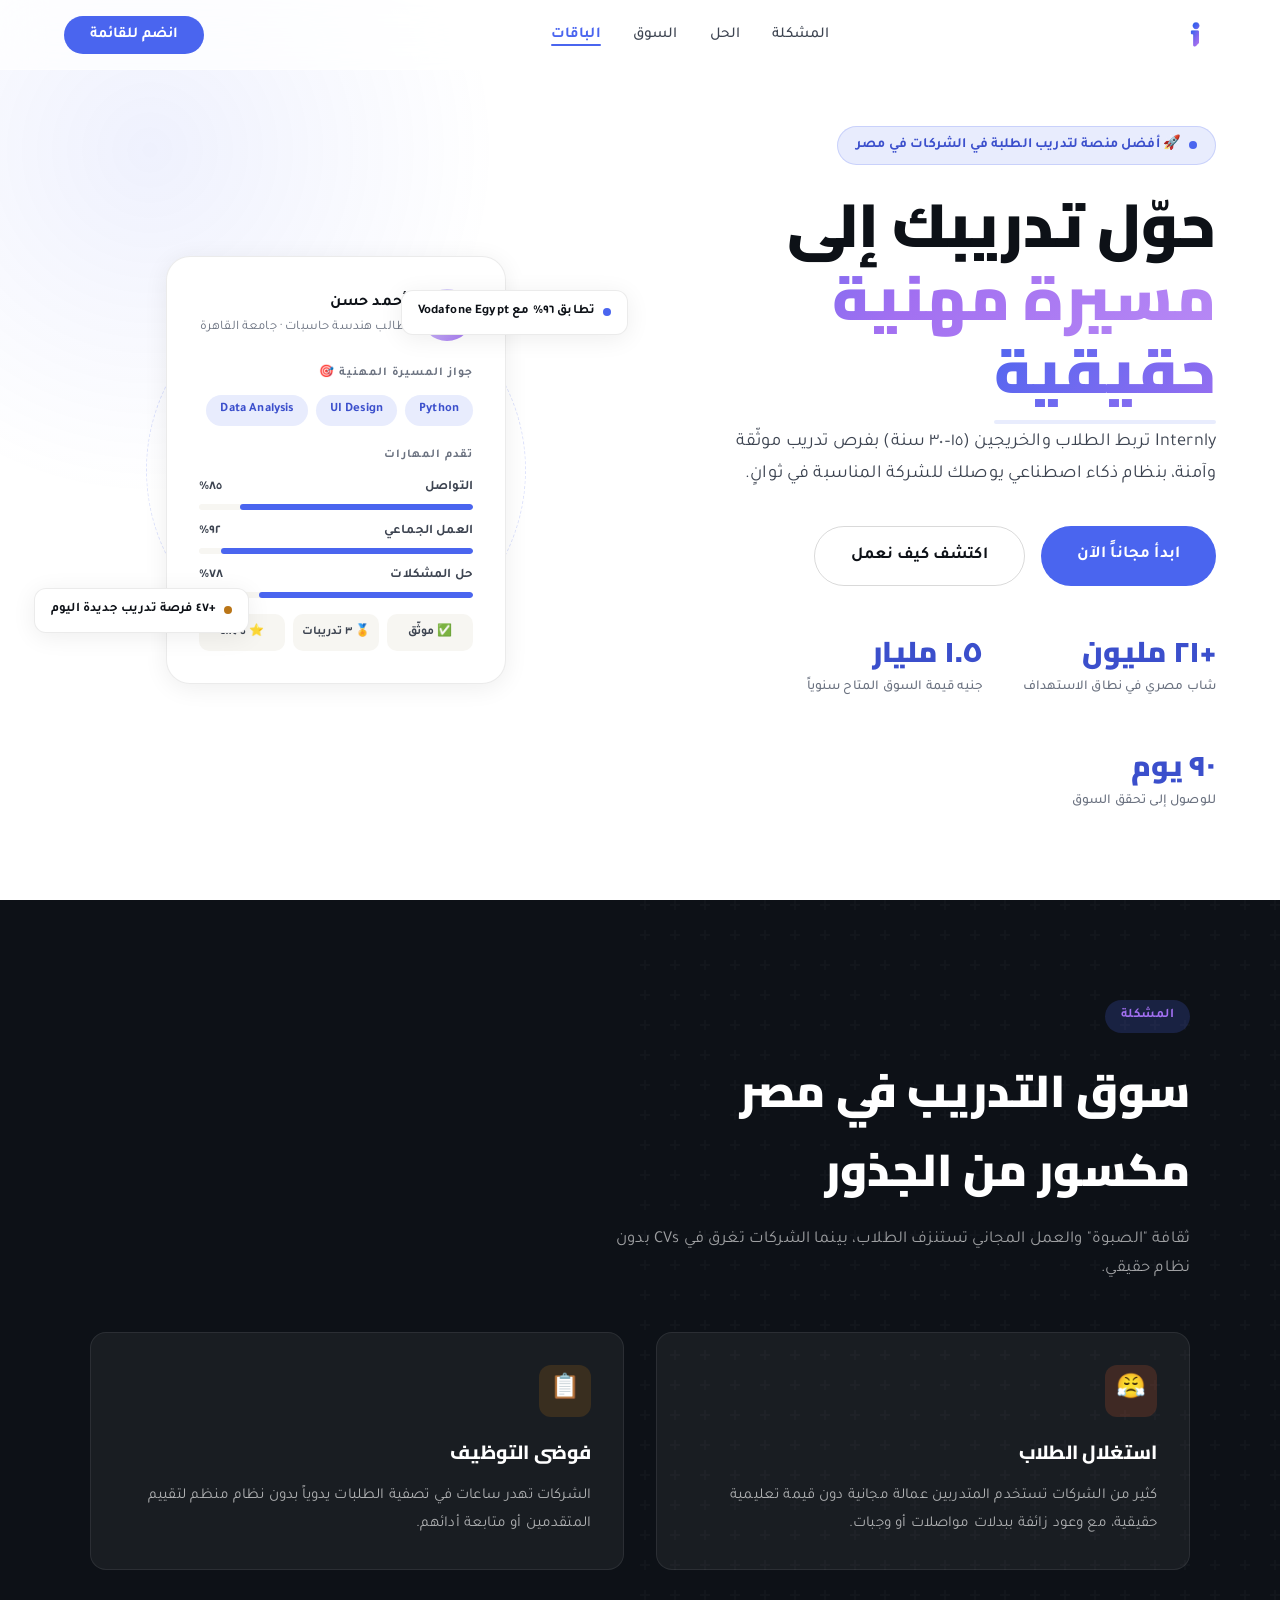
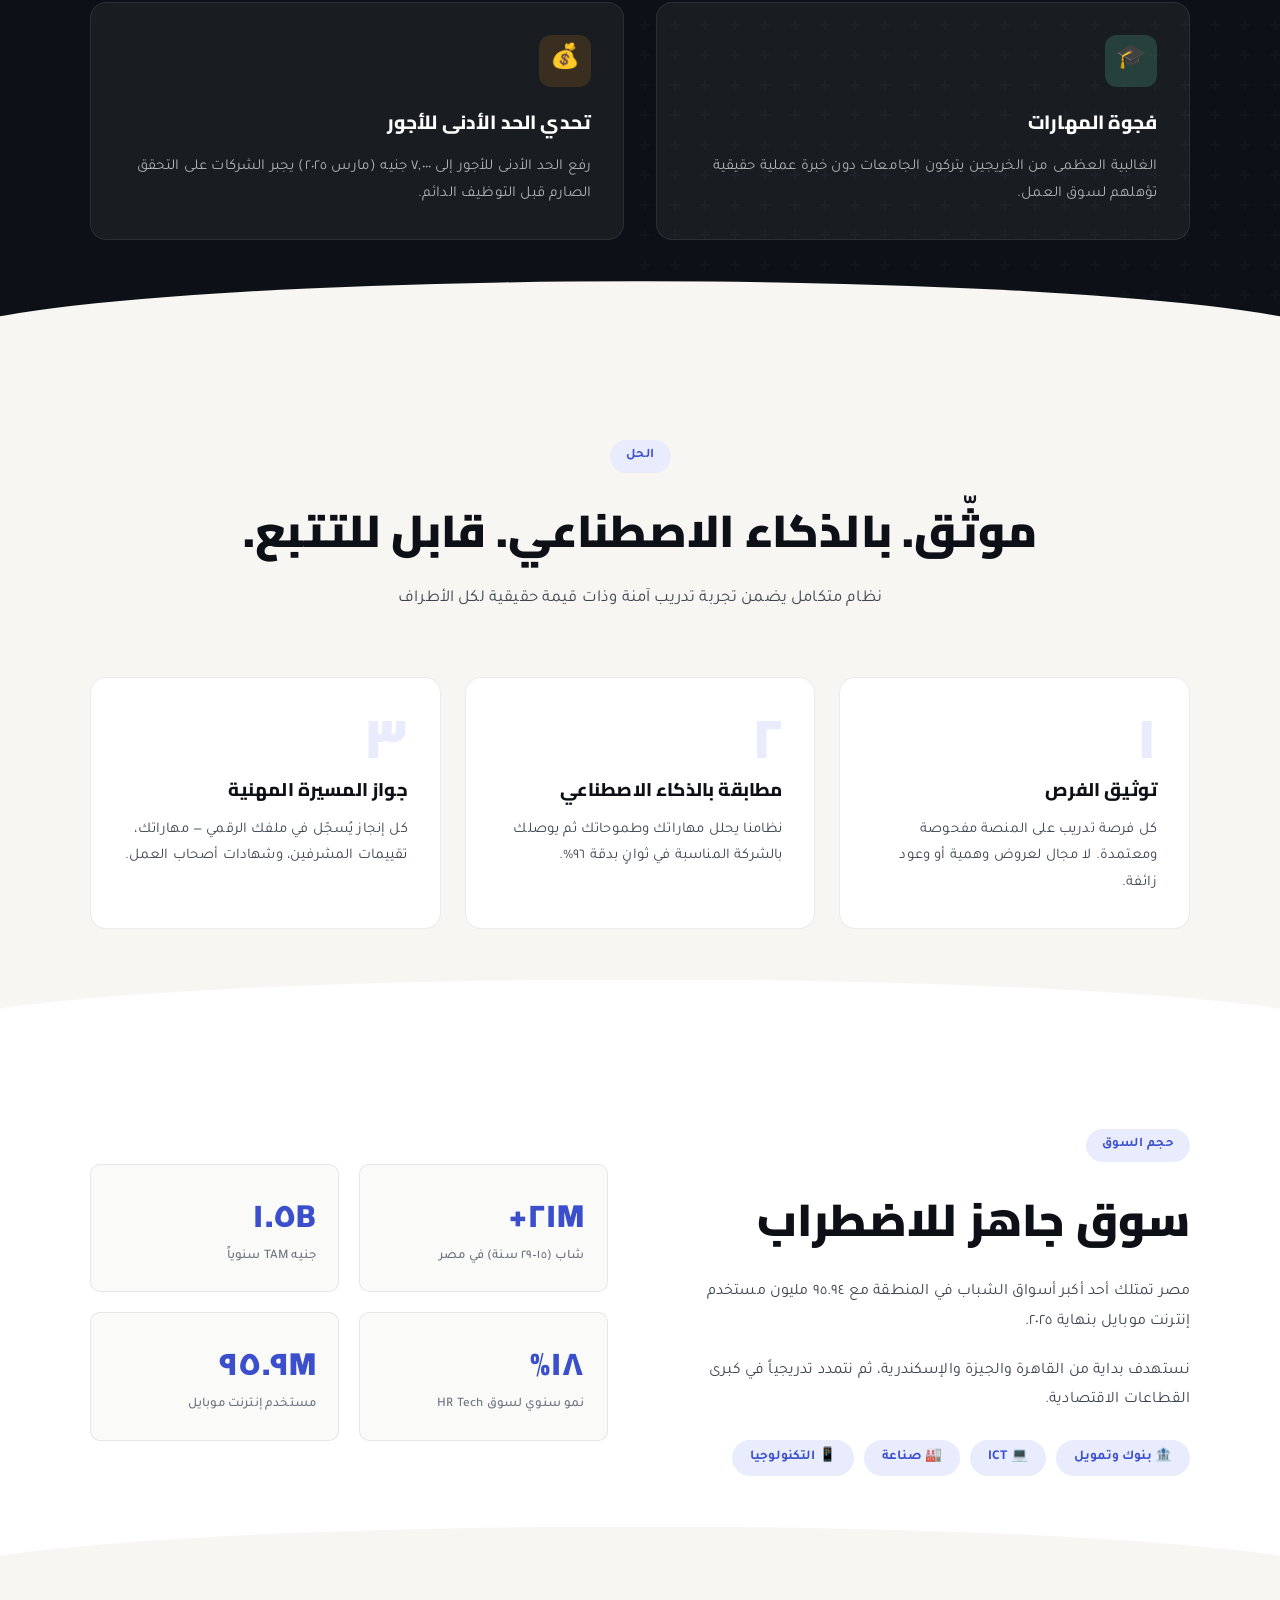
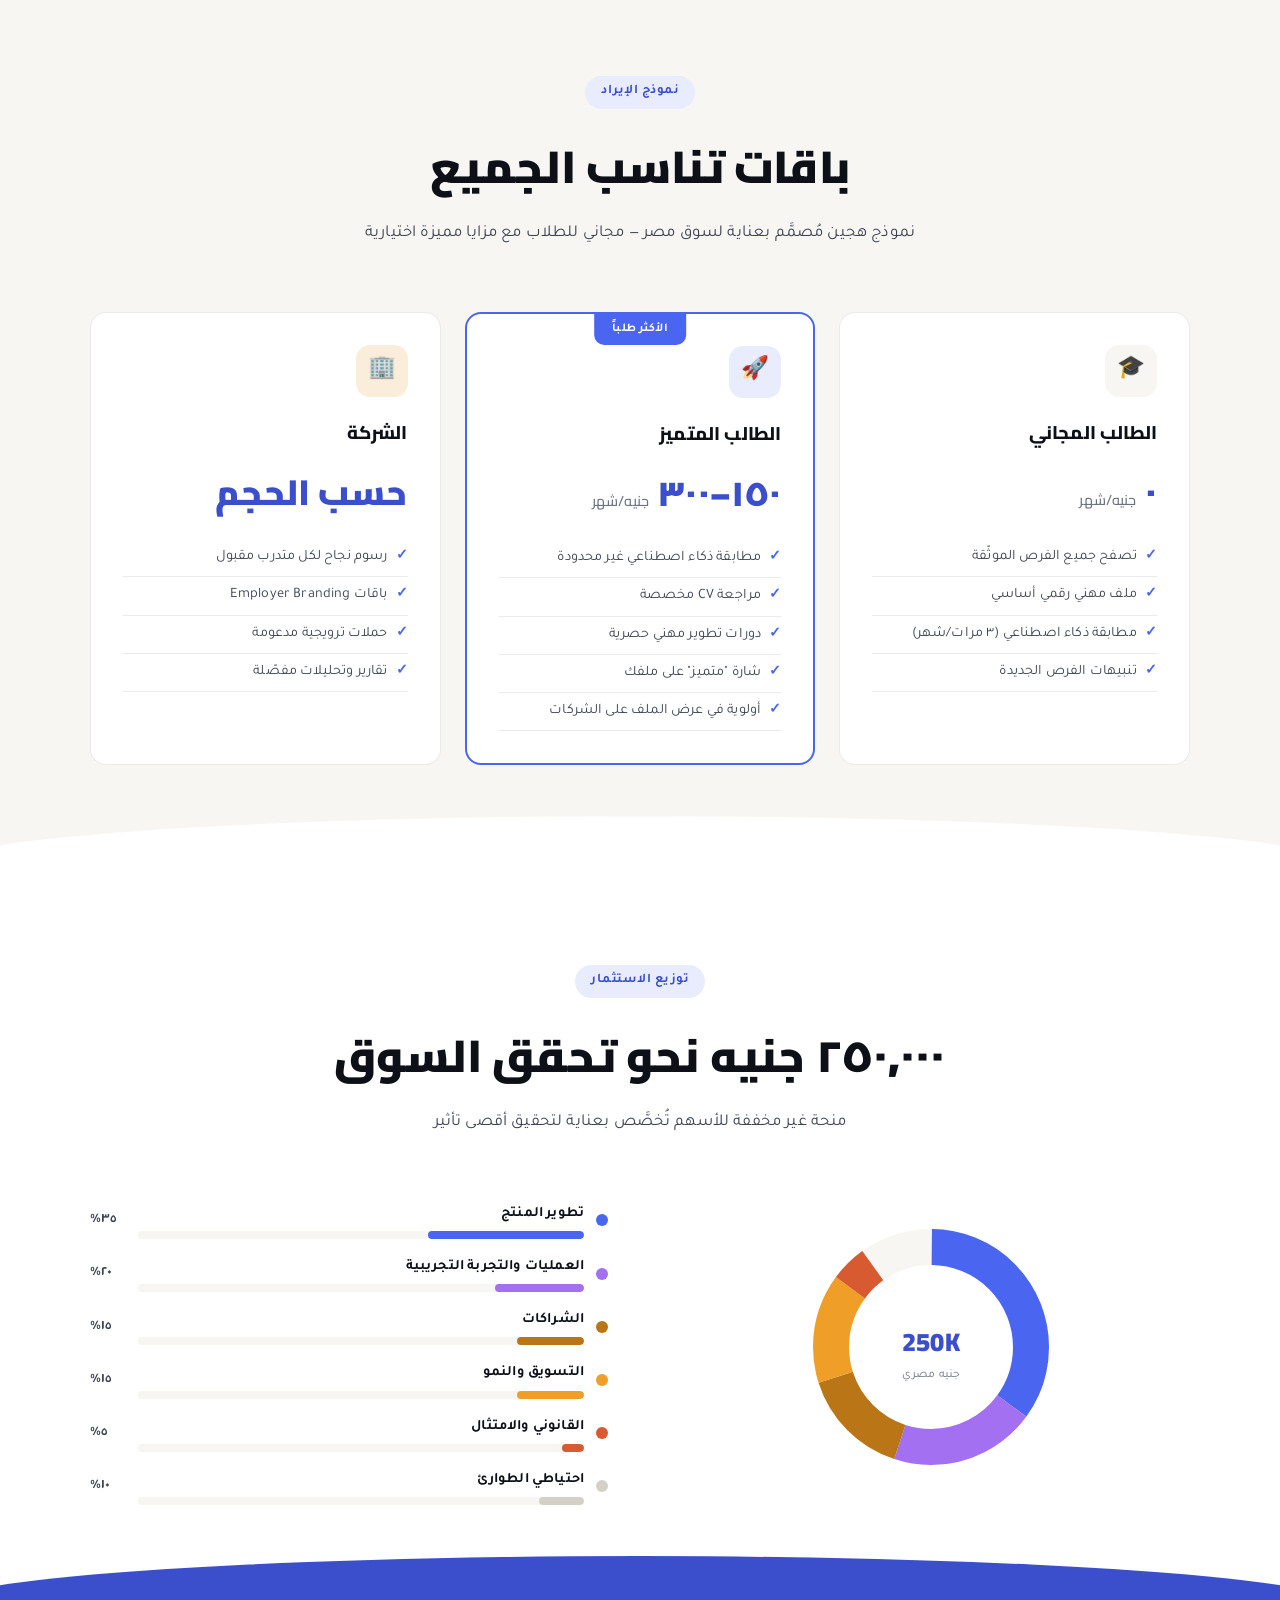
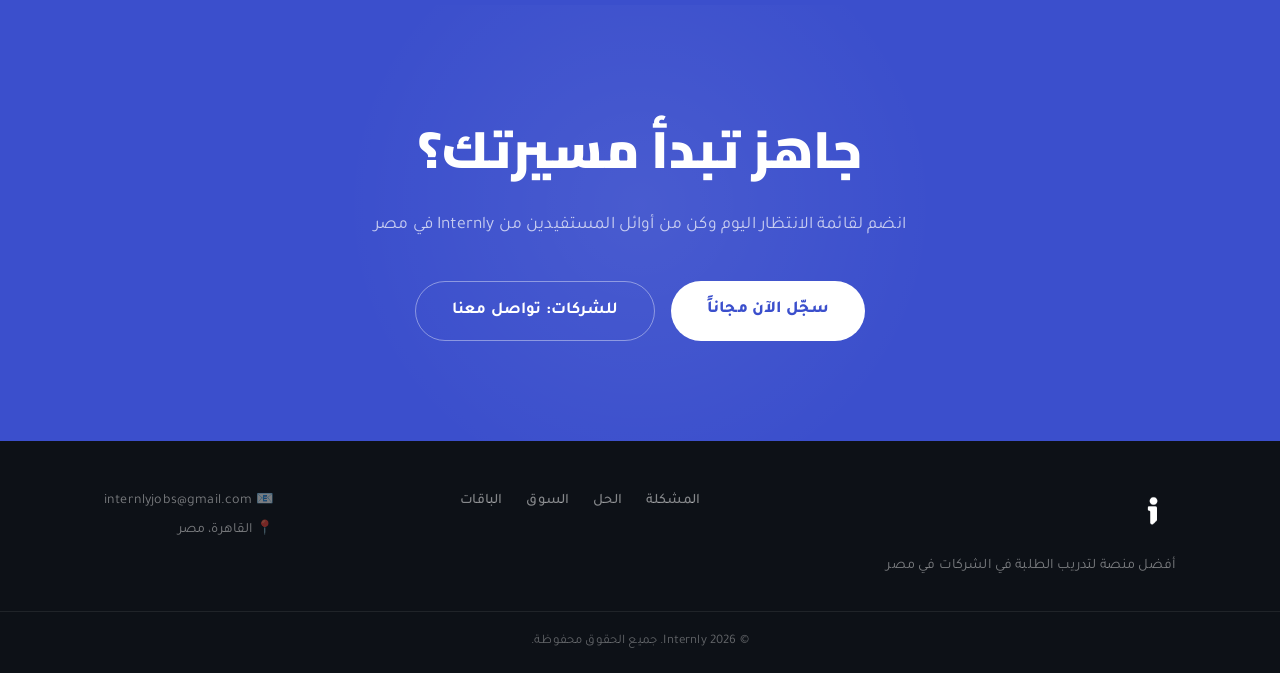
==== commit 81fadf54: "Add files via upload" ====
--- a/index.html
+++ b/index.html
@@ -46,7 +46,7 @@
 ════════════════════════════════════ -->
 <section class="hero">
   <div class="hero-content">
-    <div class="hero-badge">🚀 منصة التدريب الأذكى في مصر</div>
+    <div class="hero-badge">🚀 أفضل منصة لتدريب الطلبة في الشركات في مصر</div>
     <h1 class="hero-title">
       حوّل تدريبك إلى<br>
       <span class="highlight">مسيرة مهنية حقيقية</span>
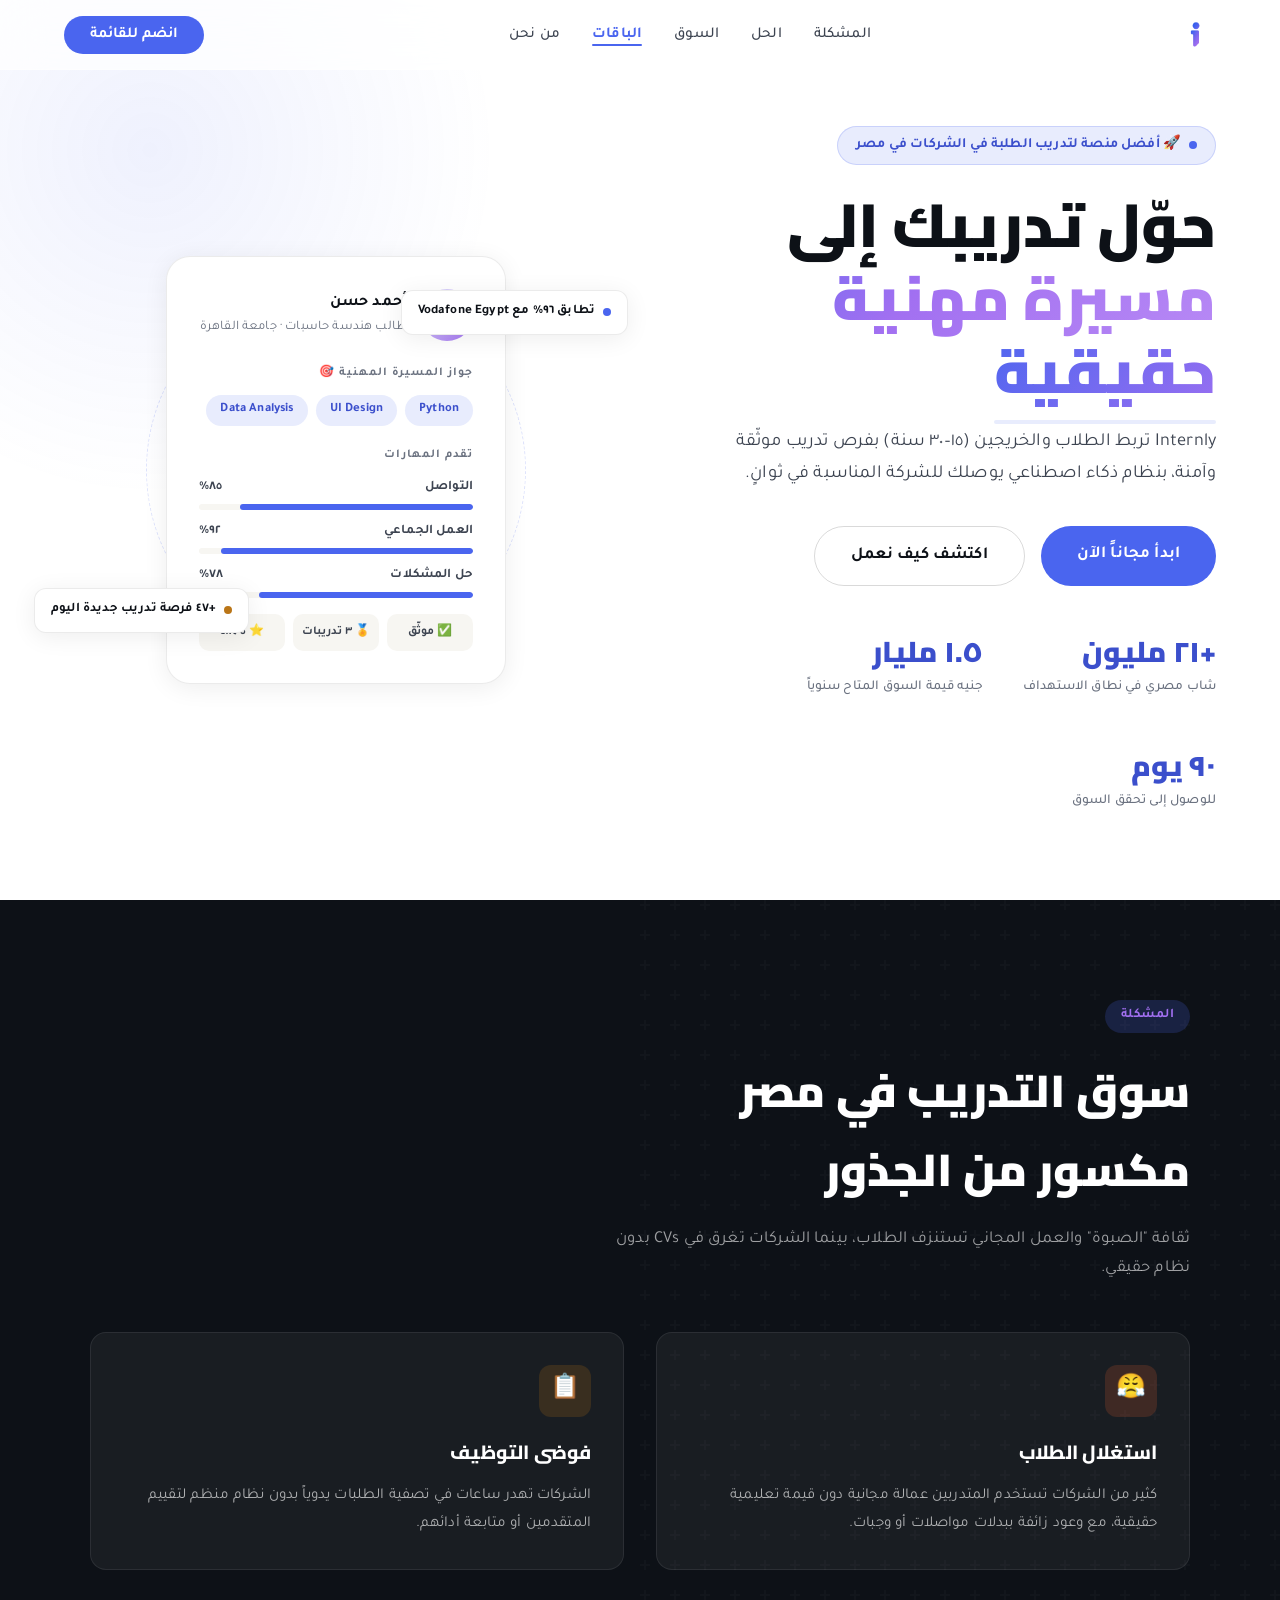
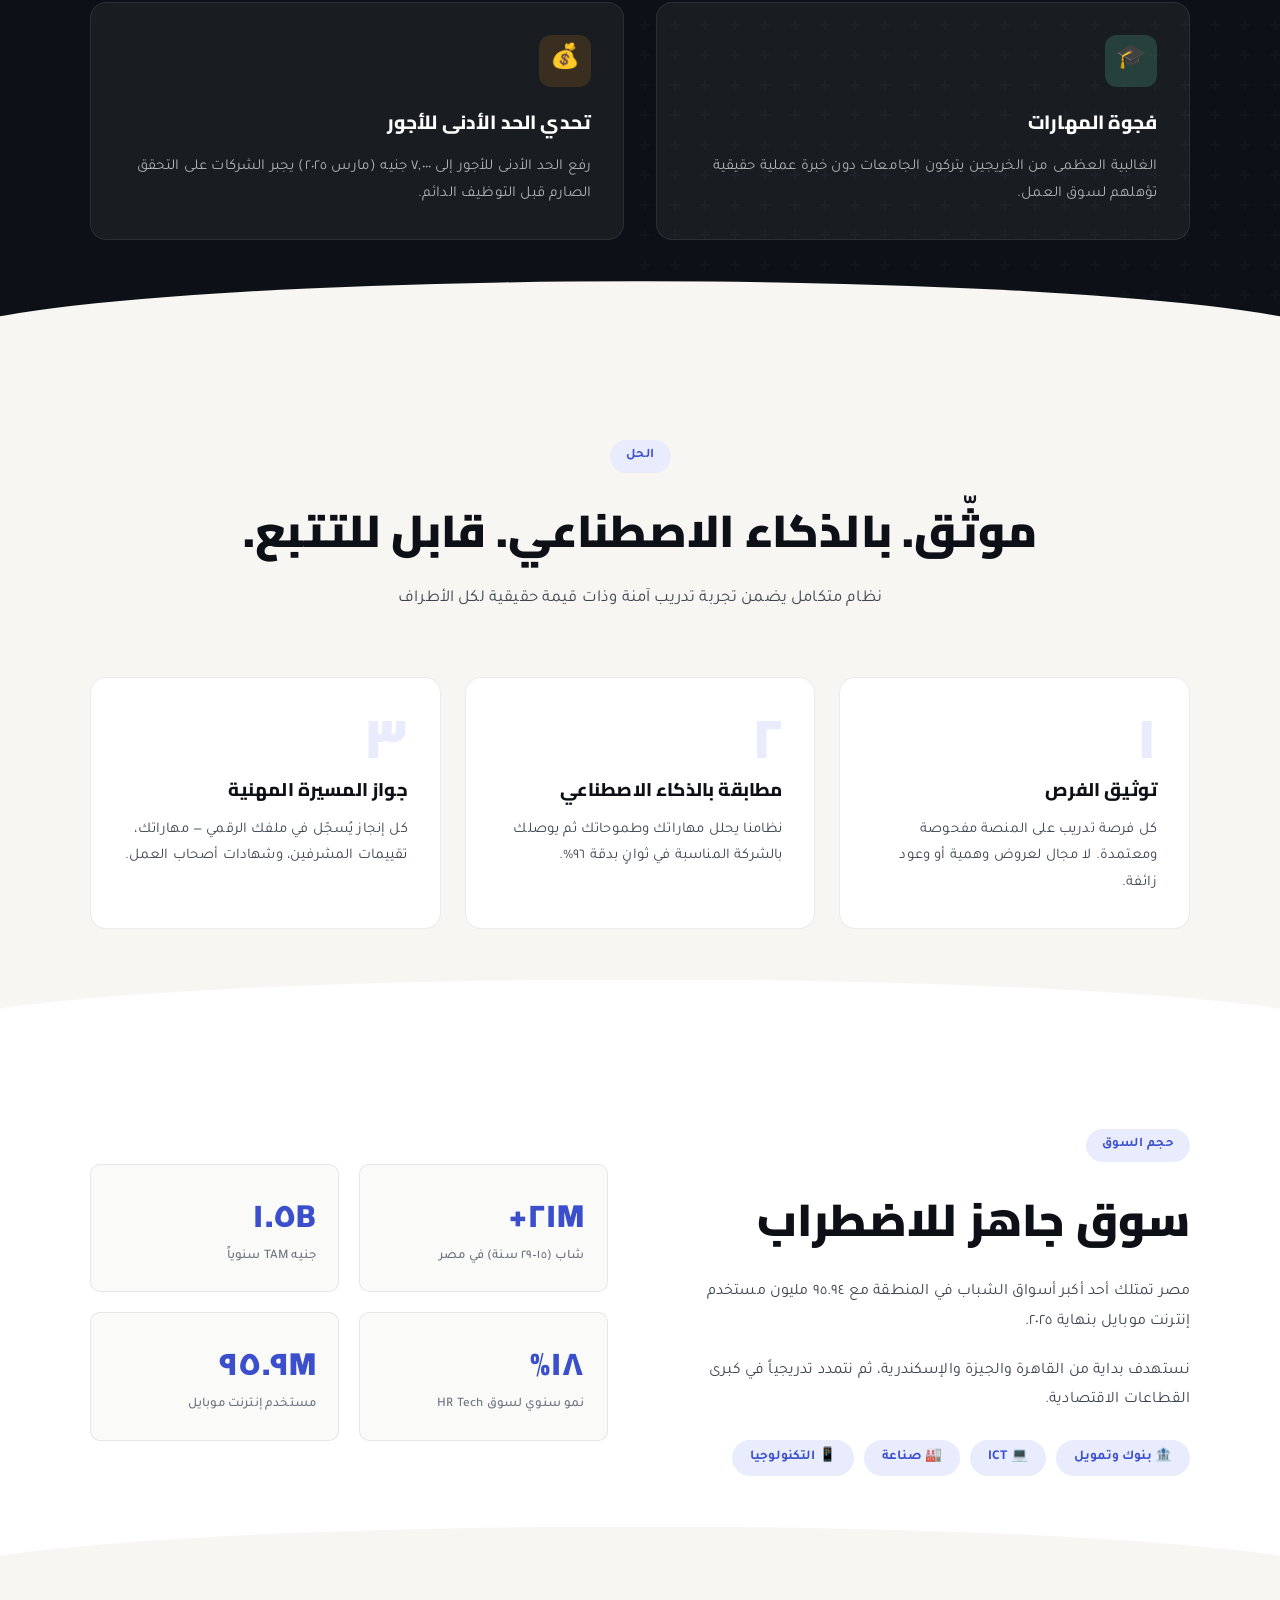
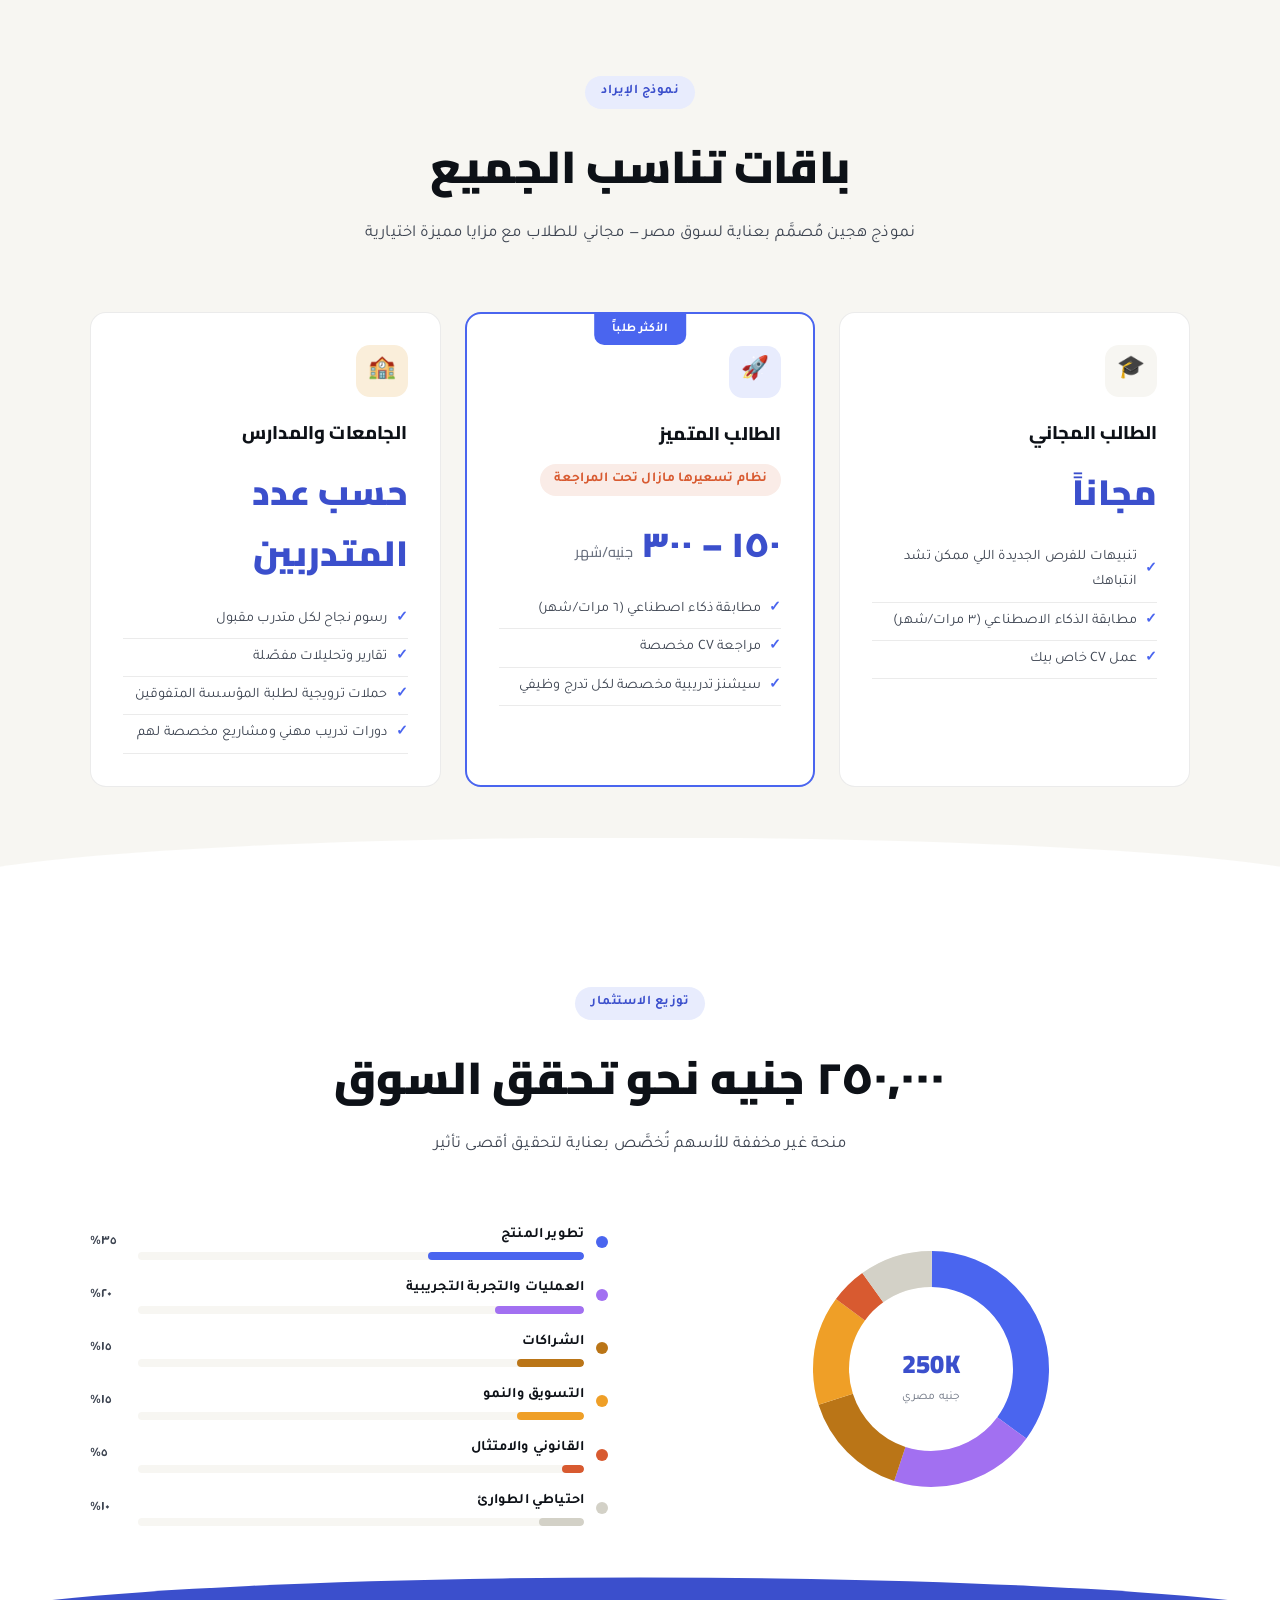
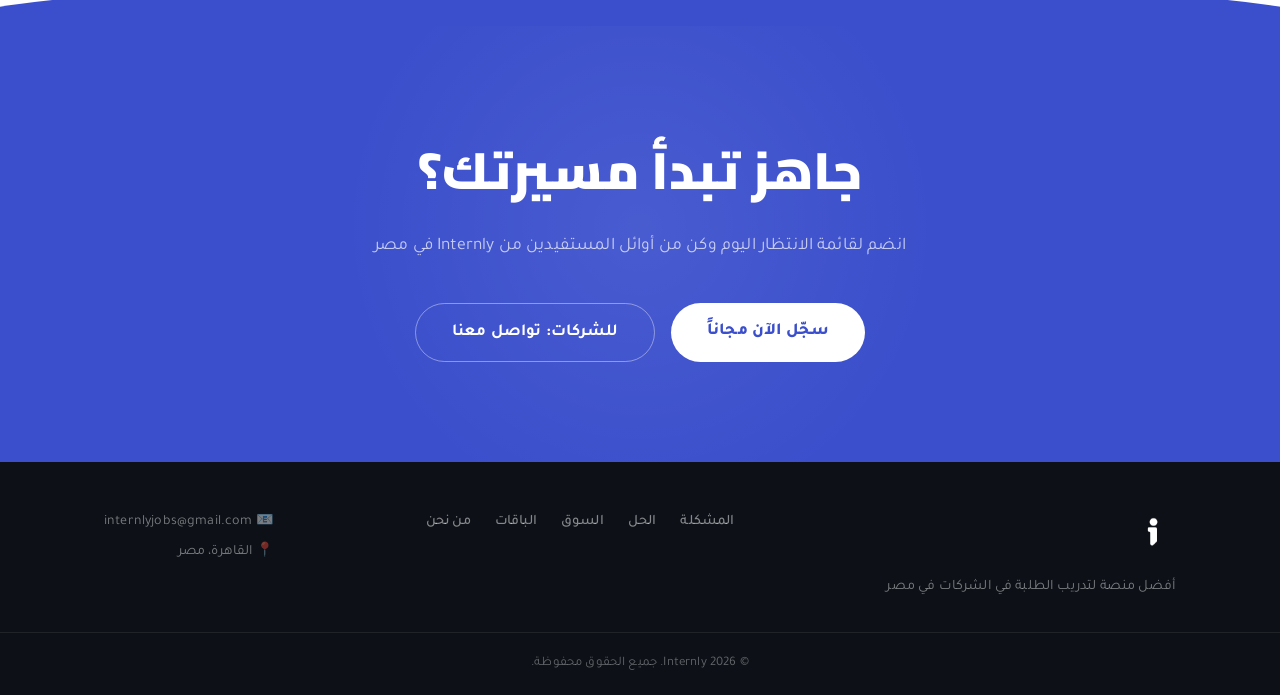
==== commit 868394d7: "Add files via upload" ====
--- a/index.html
+++ b/index.html
@@ -34,6 +34,7 @@
     <li><a href="#solution">الحل</a></li>
     <li><a href="#market">السوق</a></li>
     <li><a href="#plans">الباقات</a></li>
+    <li><a href="about.html">من نحن</a></li>
   </ul>
   <button class="nav-cta" id="navCta">انضم للقائمة</button>
   <button class="hamburger" id="hamburger" aria-label="القائمة">
@@ -251,37 +252,35 @@
       <div class="plan-card fade-in">
         <div class="plan-icon-wrap" style="background:var(--surface-alt); font-size:1.4rem;">🎓</div>
         <div class="plan-title">الطالب المجاني</div>
-        <div class="plan-price">٠ <span>جنيه/شهر</span></div>
+        <div class="plan-price">مجاناً</div>
         <ul class="plan-features">
-          <li>تصفح جميع الفرص الموثّقة</li>
-          <li>ملف مهني رقمي أساسي</li>
-          <li>مطابقة ذكاء اصطناعي (٣ مرات/شهر)</li>
-          <li>تنبيهات الفرص الجديدة</li>
+          <li>تنبيهات للفرص الجديدة اللي ممكن تشد انتباهك</li>
+          <li>مطابقة الذكاء الاصطناعي (٣ مرات/شهر)</li>
+          <li>عمل CV خاص بيك</li>
         </ul>
       </div>
 
       <div class="plan-card featured fade-in">
         <div class="plan-icon-wrap" style="background:var(--accent-pale); font-size:1.4rem;">🚀</div>
         <div class="plan-title">الطالب المتميز</div>
-        <div class="plan-price">١٥٠–٣٠٠ <span>جنيه/شهر</span></div>
+        <div class="plan-price-note">نظام تسعيرها مازال تحت المراجعة</div>
+        <div class="plan-price">١٥٠ – ٣٠٠ <span>جنيه/شهر</span></div>
         <ul class="plan-features">
-          <li>مطابقة ذكاء اصطناعي غير محدودة</li>
+          <li>مطابقة ذكاء اصطناعي (٦ مرات/شهر)</li>
           <li>مراجعة CV مخصصة</li>
-          <li>دورات تطوير مهني حصرية</li>
-          <li>شارة "متميز" على ملفك</li>
-          <li>أولوية في عرض الملف على الشركات</li>
+          <li>سيشنز تدريبية مخصصة لكل تدرج وظيفي</li>
         </ul>
       </div>
 
       <div class="plan-card fade-in">
-        <div class="plan-icon-wrap" style="background:var(--gold-pale); font-size:1.4rem;">🏢</div>
-        <div class="plan-title">الشركة</div>
-        <div class="plan-price">حسب الحجم <span></span></div>
+        <div class="plan-icon-wrap" style="background:var(--gold-pale); font-size:1.4rem;">🏫</div>
+        <div class="plan-title">الجامعات والمدارس</div>
+        <div class="plan-price">حسب عدد المتدربين</div>
         <ul class="plan-features">
           <li>رسوم نجاح لكل متدرب مقبول</li>
-          <li>باقات Employer Branding</li>
-          <li>حملات ترويجية مدعومة</li>
           <li>تقارير وتحليلات مفصّلة</li>
+          <li>حملات ترويجية لطلبة المؤسسة المتفوقين</li>
+          <li>دورات تدريب مهني ومشاريع مخصصة لهم</li>
         </ul>
       </div>
     </div>
@@ -409,6 +408,7 @@
       <a href="#solution">الحل</a>
       <a href="#market">السوق</a>
       <a href="#plans">الباقات</a>
+      <a href="about.html">من نحن</a>
     </div>
     <div class="footer-contact">
       <p>📧 internlyjobs@gmail.com</p>
--- a/css/styles.css
+++ b/css/styles.css
@@ -716,6 +716,17 @@
   font-size: 2.2rem; font-weight: 900; color: var(--accent-deep); margin: 0.8rem 0;
 }
 .plan-price span { font-size: 0.9rem; font-weight: 500; color: var(--ink-muted); }
+.plan-price-note {
+  font-size: 0.85rem;
+  font-weight: 600;
+  color: var(--coral);
+  background: var(--coral-pale);
+  border-radius: 20px;
+  padding: 4px 14px;
+  display: inline-block;
+  margin-bottom: 0.3rem;
+  margin-top: 0.5rem;
+}
 .plan-features { list-style: none; margin-top: 1rem; }
 .plan-features li {
   font-size: 0.9rem; color: var(--ink-soft);
